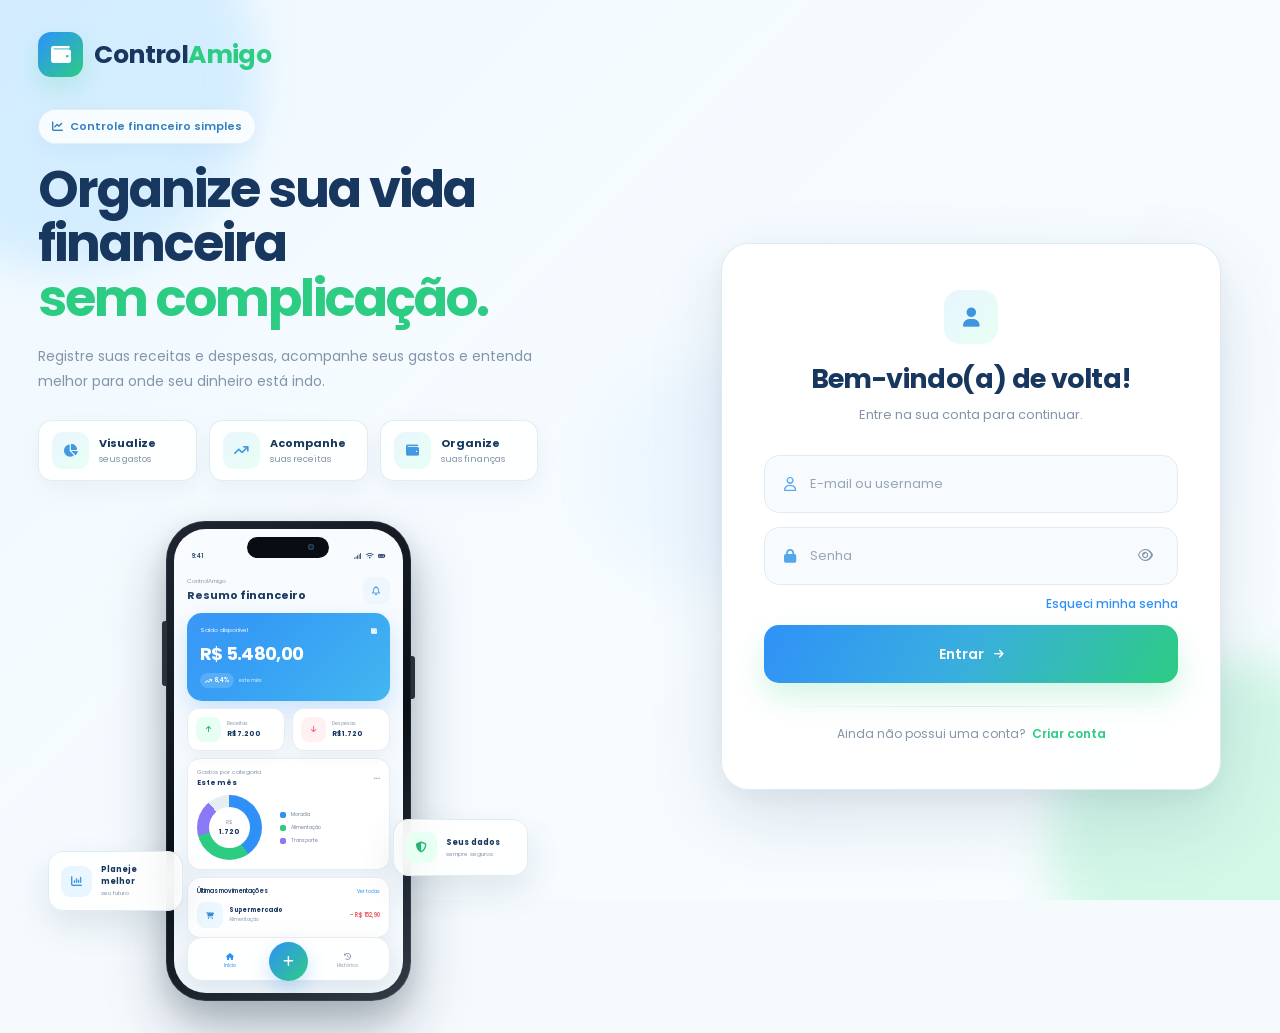
==== frontend/index.html @ e147a7c6 "Atualiza backend e adiciona frontend do ControlAmigo" ====
<!DOCTYPE html>
<html lang="pt-BR">

<head>
    <meta charset="UTF-8">
    <meta name="viewport" content="width=device-width, initial-scale=1.0">

    <title>ControlAmigo</title>

    <link rel="stylesheet" href="style.css">

    <link
        href="https://fonts.googleapis.com/css2?family=Poppins:wght@300;400;500;600;700&display=swap"
        rel="stylesheet"
    >

    <link
        rel="stylesheet"
        href="https://cdnjs.cloudflare.com/ajax/libs/font-awesome/6.5.2/css/all.min.css"
    >
</head>

<body>

    <div id="toast-container"></div>

    <div class="background">
        <div class="circle circle1"></div>
        <div class="circle circle2"></div>
        <div class="circle circle3"></div>
    </div>

    <main class="container">

        <section class="left">

            <div class="logo">

                <div class="logo-icon">
                    <i class="fa-solid fa-wallet"></i>
                </div>

                <h1>
                    Control<span>Amigo</span>
                </h1>

            </div>

            <div class="hero-text">

                <span class="tag">
                    <i class="fa-solid fa-chart-line"></i>
                    Controle financeiro simples
                </span>

                <h2>
                    Organize sua vida financeira
                    <span>sem complicação.</span>
                </h2>

                <p>
                    Registre suas receitas e despesas, acompanhe seus gastos
                    e entenda melhor para onde seu dinheiro está indo.
                </p>

            </div>

            <div class="beneficios">

                <div class="beneficio">

                    <div class="beneficio-icon">
                        <i class="fa-solid fa-chart-pie"></i>
                    </div>

                    <div>
                        <strong>Visualize</strong>
                        <span>seus gastos</span>
                    </div>

                </div>

                <div class="beneficio">

                    <div class="beneficio-icon">
                        <i class="fa-solid fa-arrow-trend-up"></i>
                    </div>

                    <div>
                        <strong>Acompanhe</strong>
                        <span>suas receitas</span>
                    </div>

                </div>

                <div class="beneficio">

                    <div class="beneficio-icon">
                        <i class="fa-solid fa-wallet"></i>
                    </div>

                    <div>
                        <strong>Organize</strong>
                        <span>suas finanças</span>
                    </div>

                </div>

            </div>

            <div class="illustration">

                <div class="floating-card floating-card-left">

                    <div class="floating-icon">
                        <i class="fa-solid fa-chart-column"></i>
                    </div>

                    <div>
                        <strong>Planeje melhor</strong>
                        <span>seu futuro</span>
                    </div>

                </div>

                <div class="phone">

                    <div class="phone-frame">

                        <div class="phone-screen">

                            <div class="phone-status">

                                <span>9:41</span>

                                <div class="status-icons">
                                    <i class="fa-solid fa-signal"></i>
                                    <i class="fa-solid fa-wifi"></i>
                                    <i class="fa-solid fa-battery-full"></i>
                                </div>

                            </div>

                            <div class="phone-camera"></div>

                            <div class="app-header">

                                <div>
                                    <small>ControlAmigo</small>
                                    <h3>Resumo financeiro</h3>
                                </div>

                                <button class="notification-button">
                                    <i class="fa-regular fa-bell"></i>
                                </button>

                            </div>

                            <div class="app-balance">

                                <div class="balance-title">
                                    <span>Saldo disponível</span>
                                    <i class="fa-solid fa-wallet"></i>
                                </div>

                                <h2>
                                    R$ 5.480,00
                                </h2>

                                <div class="balance-bottom">

                                    <span class="positive">
                                        <i class="fa-solid fa-arrow-trend-up"></i>
                                        8,4%
                                    </span>

                                    <small>
                                        este mês
                                    </small>

                                </div>

                            </div>

                            <div class="app-summary">

                                <div class="app-summary-card receita-app">

                                    <div class="summary-icon">
                                        <i class="fa-solid fa-arrow-up"></i>
                                    </div>

                                    <div>
                                        <small>Receitas</small>
                                        <strong>R$ 7.200</strong>
                                    </div>

                                </div>

                                <div class="app-summary-card despesa-app">

                                    <div class="summary-icon">
                                        <i class="fa-solid fa-arrow-down"></i>
                                    </div>

                                    <div>
                                        <small>Despesas</small>
                                        <strong>R$ 1.720</strong>
                                    </div>

                                </div>

                            </div>

                            <div class="app-chart-card">

                                <div class="chart-header">

                                    <div>
                                        <small>Gastos por categoria</small>
                                        <strong>Este mês</strong>
                                    </div>

                                    <i class="fa-solid fa-ellipsis"></i>

                                </div>

                                <div class="chart-content">

                                    <div class="donut-chart">

                                        <div class="donut-center">
                                            <span>R$</span>
                                            <strong>1.720</strong>
                                        </div>

                                    </div>

                                    <div class="chart-legend">

                                        <div>
                                            <span class="legend-dot moradia"></span>
                                            Moradia
                                        </div>

                                        <div>
                                            <span class="legend-dot alimentacao"></span>
                                            Alimentação
                                        </div>

                                        <div>
                                            <span class="legend-dot transporte"></span>
                                            Transporte
                                        </div>

                                    </div>

                                </div>

                            </div>

                            <div class="transactions-card">

                                <div class="transactions-title">

                                    <div>
                                        <small>
                                            Últimas movimentações
                                        </small>
                                    </div>

                                    <span>
                                        Ver todas
                                    </span>

                                </div>

                                <div class="transaction-row">

                                    <div class="transaction-left">

                                        <div class="transaction-icon">
                                            <i class="fa-solid fa-cart-shopping"></i>
                                        </div>

                                        <div>
                                            <strong>Supermercado</strong>
                                            <small>Alimentação</small>
                                        </div>

                                    </div>

                                    <div class="transaction-value">
                                        - R$ 152,90
                                    </div>

                                </div>

                            </div>

                            <div class="app-navigation">

                                <button class="nav-item active">

                                    <i class="fa-solid fa-house"></i>

                                    <span>
                                        Início
                                    </span>

                                </button>

                                <button class="nav-add">
                                    <i class="fa-solid fa-plus"></i>
                                </button>

                                <button class="nav-item">

                                    <i class="fa-solid fa-clock-rotate-left"></i>

                                    <span>
                                        Histórico
                                    </span>

                                </button>

                            </div>

                        </div>

                    </div>

                </div>

                <div class="floating-card floating-card-right">

                    <div class="floating-icon secure">
                        <i class="fa-solid fa-shield-halved"></i>
                    </div>

                    <div>
                        <strong>Seus dados</strong>
                        <span>sempre seguros</span>
                    </div>

                </div>

            </div>

        </section>

        <section class="right">

            <div class="form-box">

                <div id="login">

                    <div class="form-header">

                        <div class="form-icon">
                            <i class="fa-solid fa-user"></i>
                        </div>

                        <h2>
                            Bem-vindo(a) de volta!
                        </h2>

                        <p>
                            Entre na sua conta para continuar.
                        </p>

                    </div>

                    <div class="input-box">

                        <i class="fa-regular fa-user"></i>

                        <input
                            type="text"
                            id="loginUsuario"
                            placeholder="E-mail ou username"
                            autocomplete="username"
                        >

                    </div>

                    <div class="input-box">

                        <i class="fa-solid fa-lock"></i>

                        <input
                            type="password"
                            id="loginSenha"
                            placeholder="Senha"
                            autocomplete="current-password"
                        >

                        <button
                            type="button"
                            class="mostrar-senha"
                            data-input="loginSenha"
                        >
                            <i class="fa-regular fa-eye"></i>
                        </button>

                    </div>

                    <div class="forgot-password">

                        <button
                            type="button"
                            id="btnEsqueciSenha"
                            onclick="mostrarRecuperacaoSenha()"
                        >
                            Esqueci minha senha
                        </button>

                    </div>

                    <button
                        class="btn"
                        id="btnLogin"
                    >

                        <span>
                            Entrar
                        </span>

                        <i class="fa-solid fa-arrow-right"></i>

                    </button>

                    <div class="separator">
                        <span></span>
                    </div>

                    <p class="switch">

                        Ainda não possui uma conta?

                        <span onclick="mostrarCadastro()">
                            Criar conta
                        </span>

                    </p>

                </div>

                <div id="recuperacaoSenha">

                    <div class="form-header">

                        <div class="form-icon">
                            <i class="fa-solid fa-key"></i>
                        </div>

                        <h2>
                            Recuperar senha
                        </h2>

                        <p>
                            Informe seu e-mail para receber um código de verificação.
                        </p>

                    </div>

                    <div id="etapaEmailRecuperacao">

                        <div class="input-box">

                            <i class="fa-regular fa-envelope"></i>

                            <input
                                type="email"
                                id="emailRecuperacao"
                                placeholder="E-mail cadastrado"
                                autocomplete="email"
                            >

                        </div>

                        <button
                            type="button"
                            class="btn"
                            id="btnEnviarCodigo"
                        >

                            <span>
                                Enviar código
                            </span>

                            <i class="fa-solid fa-paper-plane"></i>

                        </button>

                    </div>

                    <div id="etapaNovaSenha">

                        <div class="input-box">

                            <i class="fa-solid fa-shield-halved"></i>

                            <input
                                type="text"
                                id="codigoRecuperacao"
                                placeholder="Código de 6 dígitos"
                                maxlength="6"
                                inputmode="numeric"
                            >

                        </div>

                        <div class="input-box">

                            <i class="fa-solid fa-lock"></i>

                            <input
                                type="password"
                                id="novaSenhaRecuperacao"
                                placeholder="Nova senha"
                                autocomplete="new-password"
                            >

                            <button
                                type="button"
                                class="mostrar-senha"
                                data-input="novaSenhaRecuperacao"
                            >
                                <i class="fa-regular fa-eye"></i>
                            </button>

                        </div>

                        <div class="input-box">

                            <i class="fa-solid fa-lock"></i>

                            <input
                                type="password"
                                id="confirmarNovaSenhaRecuperacao"
                                placeholder="Confirmar nova senha"
                                autocomplete="new-password"
                            >

                            <button
                                type="button"
                                class="mostrar-senha"
                                data-input="confirmarNovaSenhaRecuperacao"
                            >
                                <i class="fa-regular fa-eye"></i>
                            </button>

                        </div>

                        <button
                            type="button"
                            class="btn"
                            id="btnRedefinirSenha"
                        >

                            <span>
                                Redefinir senha
                            </span>

                            <i class="fa-solid fa-check"></i>

                        </button>

                    </div>

                    <p class="switch">

                        Lembrou sua senha?

                        <span onclick="mostrarLogin()">
                            Voltar para o login
                        </span>

                    </p>

                </div>

                <div id="cadastro">

                    <div class="form-header">

                        <div class="form-icon">
                            <i class="fa-solid fa-user-plus"></i>
                        </div>

                        <h2>
                            Crie sua conta
                        </h2>

                        <p>
                            Comece a organizar suas finanças.
                        </p>

                    </div>

                    <div class="input-box">

                        <i class="fa-regular fa-user"></i>

                        <input
                            type="text"
                            id="nome"
                            placeholder="Nome completo"
                            autocomplete="name"
                        >

                    </div>

                    <div class="input-box">

                        <i class="fa-solid fa-at"></i>

                        <input
                            type="text"
                            id="username"
                            placeholder="Username"
                            autocomplete="username"
                        >

                    </div>

                    <div class="input-box">

                        <i class="fa-regular fa-envelope"></i>

                        <input
                            type="email"
                            id="email"
                            placeholder="E-mail"
                            autocomplete="email"
                        >

                    </div>

                    <div class="input-box">

                        <i class="fa-solid fa-lock"></i>

                        <input
                            type="password"
                            id="senha"
                            placeholder="Senha"
                            autocomplete="new-password"
                        >

                        <button
                            type="button"
                            class="mostrar-senha"
                            data-input="senha"
                        >
                            <i class="fa-regular fa-eye"></i>
                        </button>

                    </div>

                    <div class="input-box">

                        <i class="fa-solid fa-lock"></i>

                        <input
                            type="password"
                            id="confirmarSenha"
                            placeholder="Confirmar senha"
                            autocomplete="new-password"
                        >

                        <button
                            type="button"
                            class="mostrar-senha"
                            data-input="confirmarSenha"
                        >
                            <i class="fa-regular fa-eye"></i>
                        </button>

                    </div>

                    <button
                        class="btn"
                        id="btnCadastro"
                    >

                        <span>
                            Criar conta
                        </span>

                        <i class="fa-solid fa-arrow-right"></i>

                    </button>

                    <p class="switch">

                        Já possui uma conta?

                        <span onclick="mostrarLogin()">
                            Entrar
                        </span>

                    </p>

                </div>

            </div>

        </section>

    </main>

    <script src="script.js"></script>

</body>

</html>
---- frontend/style.css ----
* {
    margin: 0;
    padding: 0;
    box-sizing: border-box;
    font-family: "Poppins", sans-serif;
}

:root {
    --azul-escuro: #17375e;
    --azul: #2f91f7;
    --verde: #2dcc83;
    --vermelho: #ef6469;
    --texto-suave: #8495aa;
    --borda: #e2ebf2;
    --branco: #fff;
}

html {
    scroll-behavior: smooth;
}

body {
    min-height: 100vh;
    overflow-x: hidden;
    background: #f5fafd;
    color: var(--azul-escuro);
}

.background {
    position: fixed;
    inset: 0;
    z-index: -1;
    overflow: hidden;
    background: linear-gradient(135deg, #f1f9fff5, #f9fdfff9);
}

.circle {
    position: absolute;
    border-radius: 50%;
    filter: blur(24px);
    opacity: .42;
}

.circle1 {
    width: 390px;
    height: 390px;
    top: -120px;
    left: -130px;
    background: #a9dcff;
}

.circle2 {
    width: 360px;
    height: 360px;
    right: -130px;
    bottom: -120px;
    background: #9df0c8;
}

.circle3 {
    width: 230px;
    height: 230px;
    top: 40%;
    left: 47%;
    background: #badcff;
    opacity: .15;
}

.container {
    width: min(1320px, 94%);
    min-height: 100vh;
    margin: auto;
    padding: 32px 0;

    display: grid;
    grid-template-columns: minmax(500px, 1.05fr) minmax(400px, .95fr);
    align-items: center;
    gap: clamp(45px, 5vw, 80px);
}

.left {
    min-width: 0;
}

.logo,
.beneficio,
.app-summary-card,
.transaction-left,
.floating-card,
.input-box,
.btn,
.toast {
    display: flex;
    align-items: center;
}

.logo {
    gap: 11px;
    margin-bottom: 32px;
}

.logo-icon {
    width: 45px;
    height: 45px;
    display: grid;
    place-items: center;
    border-radius: 13px;
    background: linear-gradient(135deg, #2d91ff, var(--verde));
    color: #fff;
    font-size: 20px;
    box-shadow: 0 10px 25px #2dcc8333;
}

.logo h1 {
    font-size: 25px;
    font-weight: 700;
    letter-spacing: -.6px;
}

.logo h1 span {
    color: var(--verde);
}

.hero-text {
    max-width: 600px;
}

.tag {
    display: inline-flex;
    align-items: center;
    gap: 7px;

    width: fit-content;
    padding: 8px 13px;

    border: 1px solid #469ee623;
    border-radius: 30px;

    background: #ffffffd1;
    color: #347fc2;

    font-size: 11px;
    font-weight: 600;

    box-shadow: 0 6px 20px #1e4d730a;
}

.hero-text h2 {
    max-width: 620px;
    margin-top: 18px;

    font-size: clamp(38px, 4vw, 55px);
    line-height: 1.06;
    letter-spacing: -2px;
}

.hero-text h2 span {
    display: block;
    color: var(--verde);
}

.hero-text p {
    max-width: 540px;
    margin-top: 19px;

    font-size: 14px;
    line-height: 1.8;
    color: var(--texto-suave);
}

.beneficios {
    max-width: 500px;
    margin-top: 26px;

    display: grid;
    grid-template-columns: repeat(3, 1fr);
    gap: 12px;
}

.beneficio {
    min-width: 0;
    gap: 10px;
    padding: 11px 13px;

    border: 1px solid #e1ebf3f2;
    border-radius: 14px;

    background: #ffffffe0;
    box-shadow: 0 8px 24px #1d44640d;

    transition: .25s;
}

.beneficio:hover {
    transform: translateY(-4px);
    box-shadow: 0 13px 30px #1d44641a;
}

.beneficio-icon {
    width: 37px;
    height: 37px;
    flex-shrink: 0;

    display: grid;
    place-items: center;

    border-radius: 11px;
    background: linear-gradient(135deg, #eaf6ff, #e8fff3);

    color: #4199e2;
    font-size: 13px;
}

.beneficio > div:last-child,
.floating-card > div:last-child {
    display: flex;
    flex-direction: column;
}

.beneficio strong {
    font-size: 11px;
}

.beneficio span {
    margin-top: 1px;
    font-size: 9px;
    color: var(--texto-suave);
}

.illustration {
    position: relative;

    width: 500px;
    max-width: 100%;
    min-height: 500px;

    margin-top: 20px;

    display: flex;
    align-items: flex-end;
    justify-content: center;
}

.phone {
    position: relative;
    width: 245px;
    height: 480px;
    z-index: 3;

    transform: translateY(0);
    transition: .4s;
}

.phone:hover {
    transform: translateY(-5px);
}

.phone-frame {
    position: relative;
    width: 100%;
    height: 100%;
    padding: 8px;

    border-radius: 39px;

    background: linear-gradient(145deg, #202632, #0b1017 55%, #343b47);

    box-shadow:
        0 30px 60px #10233645,
        0 12px 28px #10233626,
        inset 0 0 0 1px #ffffff14;
}

.phone-frame::before,
.phone-frame::after {
    content: "";
    position: absolute;
    width: 4px;
    background: #2b313a;
}

.phone-frame::before {
    height: 65px;
    left: -4px;
    top: 100px;
    border-radius: 3px 0 0 3px;
}

.phone-frame::after {
    height: 43px;
    right: -4px;
    top: 135px;
    border-radius: 0 3px 3px 0;
}

.phone-screen {
    position: relative;
    width: 100%;
    height: 100%;

    padding: 15px 13px 17px;
    overflow: hidden;

    border-radius: 32px;
    background: linear-gradient(180deg, #f9fcff, #f2f8fc);
}

.phone-screen::after {
    content: "";
    position: absolute;
    inset: 0;

    background: linear-gradient(
        120deg,
        #ffffff1a,
        transparent 28%,
        transparent 70%,
        #ffffff08
    );

    pointer-events: none;
}

.phone-camera {
    position: absolute;
    top: 8px;
    left: 50%;

    width: 82px;
    height: 21px;

    transform: translateX(-50%);

    border-radius: 30px;
    background: #090d13;

    z-index: 10;
}

.phone-camera::before {
    content: "";
    position: absolute;

    width: 6px;
    height: 6px;

    right: 15px;
    top: 7px;

    border-radius: 50%;
    background: #18202a;
    box-shadow: inset 0 0 2px #4fa5ffcc;
}

.phone-status,
.app-header,
.balance-title,
.chart-header,
.transactions-title,
.transaction-row {
    display: flex;
    align-items: center;
    justify-content: space-between;
}

.phone-status {
    height: 24px;
    padding: 0 5px;
    font-size: 6px;
    font-weight: 600;
}

.status-icons {
    display: flex;
    align-items: center;
    gap: 4px;
    font-size: 6px;
}

.app-header {
    margin: 9px 0;
}

.app-header small,
.app-summary-card small,
.chart-header small,
.transactions-title small,
.transaction-left small {
    display: block;
    color: #8798aa;
}

.app-header small {
    font-size: 6px;
}

.app-header h3 {
    margin-top: 1px;
    font-size: 11px;
}

.notification-button {
    width: 27px;
    height: 27px;

    display: grid;
    place-items: center;

    border: 0;
    border-radius: 9px;

    background: #eef7fd;
    color: #408fd4;

    font-size: 9px;
}

.app-balance {
    padding: 13px;
    border-radius: 15px;

    background: linear-gradient(135deg, var(--azul), #43b6f0);
    color: #fff;

    box-shadow: 0 10px 25px #2f91f738;
}

.balance-title {
    font-size: 6px;
    opacity: .9;
}

.app-balance h2 {
    margin-top: 5px;
    font-size: 18px;
    letter-spacing: -.7px;
}

.balance-bottom {
    display: flex;
    align-items: center;
    gap: 5px;

    margin-top: 6px;
    font-size: 6px;
}

.positive {
    display: inline-flex;
    align-items: center;
    gap: 3px;

    padding: 3px 5px;

    border-radius: 12px;
    background: #ffffff29;

    font-weight: 600;
}

.balance-bottom small {
    font-size: 5px;
    opacity: .85;
}

.app-summary {
    display: grid;
    grid-template-columns: 1fr 1fr;
    gap: 7px;

    margin-top: 7px;
}

.app-summary-card {
    gap: 6px;
    padding: 8px;

    border: 1px solid #e6eef4;
    border-radius: 12px;

    background: #fff;
    box-shadow: 0 6px 16px #1a405e0d;
}

.summary-icon {
    width: 25px;
    height: 25px;
    flex-shrink: 0;

    display: grid;
    place-items: center;

    border-radius: 8px;
    font-size: 7px;
}

.receita-app .summary-icon {
    background: #e6fff2;
    color: #22ad70;
}

.despesa-app .summary-icon {
    background: #fff0f1;
    color: #eb6168;
}

.app-summary-card small {
    font-size: 5px;
}

.app-summary-card strong {
    display: block;
    margin-top: 1px;
    font-size: 7px;
}

.app-chart-card,
.transactions-card {
    margin-top: 7px;
    padding: 9px;

    border: 1px solid #e6eef4;
    border-radius: 13px;

    background: #fff;
    box-shadow: 0 6px 16px #1a405e0d;
}

.chart-header small {
    font-size: 6px;
}

.chart-header strong {
    display: block;
    margin-top: 1px;
    font-size: 7px;
}

.chart-header > i {
    font-size: 7px;
    color: #9aabba;
}

.chart-content {
    display: grid;
    grid-template-columns: 74px 1fr;
    align-items: center;
    gap: 9px;

    margin-top: 7px;
}

.donut-chart {
    position: relative;

    width: 65px;
    height: 65px;

    border-radius: 50%;

    background: conic-gradient(
        var(--azul) 0deg 145deg,
        var(--verde) 145deg 255deg,
        #8a79f7 255deg 320deg,
        #e8edf2 320deg
    );
}

.donut-chart::before {
    content: "";
    position: absolute;
    inset: 12px;

    border-radius: 50%;
    background: #fff;
}

.donut-center {
    position: absolute;
    inset: 0;
    z-index: 2;

    display: grid;
    place-content: center;
    text-align: center;
}

.donut-center span {
    font-size: 5px;
    color: #8b9bad;
}

.donut-center strong {
    font-size: 7px;
}

.chart-legend {
    display: flex;
    flex-direction: column;
    gap: 5px;

    font-size: 5px;
    color: #728397;
}

.chart-legend div {
    display: flex;
    align-items: center;
    gap: 5px;
}

.legend-dot {
    width: 6px;
    height: 6px;
    border-radius: 2px;
}

.moradia {
    background: var(--azul);
}

.alimentacao {
    background: var(--verde);
}

.transporte {
    background: #8a79f7;
}

.transactions-title {
    margin-bottom: 6px;
}

.transactions-title small {
    font-size: 6px;
    font-weight: 600;
    color: var(--azul-escuro);
}

.transactions-title span {
    font-size: 5px;
    color: var(--azul);
}

.transaction-left {
    gap: 6px;
}

.transaction-icon {
    width: 26px;
    height: 26px;

    display: grid;
    place-items: center;

    border-radius: 8px;
    background: #edf7ff;

    color: #348ed6;
    font-size: 7px;
}

.transaction-left strong {
    display: block;
    font-size: 6px;
}

.transaction-left small {
    margin-top: 1px;
    font-size: 5px;
}

.transaction-value {
    font-size: 6px;
    font-weight: 600;
    color: #eb6168;
}

.app-navigation {
    position: absolute;
    left: 13px;
    right: 13px;
    bottom: 12px;

    height: 44px;
    padding: 4px 9px;

    display: grid;
    grid-template-columns: 1fr 52px 1fr;
    align-items: center;

    border: 1px solid #e4edf3;
    border-radius: 15px;

    background: #fffffff5;
    box-shadow: 0 8px 22px #1537541a;
}

.nav-item {
    border: 0;
    background: transparent;

    display: flex;
    flex-direction: column;
    align-items: center;

    gap: 2px;

    color: #8b9bad;
    font-size: 7px;
}

.nav-item span {
    font-size: 5px;
}

.nav-item.active {
    color: var(--azul);
}

.nav-add {
    width: 39px;
    height: 39px;
    justify-self: center;

    border: 0;
    border-radius: 50%;

    background: linear-gradient(135deg, var(--azul), var(--verde));
    color: #fff;

    font-size: 12px;

    box-shadow: 0 8px 18px #2f91f740;
}

.floating-card {
    position: absolute;
    width: 135px;

    gap: 9px;
    padding: 12px;

    border: 1px solid #e1ebf2;
    border-radius: 15px;

    background: #ffffffe6;
    box-shadow: 0 15px 35px #183e5b1c;

    backdrop-filter: blur(12px);

    z-index: 4;

    animation: flutuar 3.8s ease-in-out infinite;
}

.floating-card-left {
    left: 2%;
    bottom: 90px;
}

.floating-card-right {
    right: 2%;
    bottom: 125px;
    animation-delay: .8s;
}

.floating-icon {
    width: 31px;
    height: 31px;
    flex-shrink: 0;

    display: grid;
    place-items: center;

    border-radius: 9px;

    background: #eaf6ff;
    color: #3f98e0;

    font-size: 11px;
}

.floating-icon.secure {
    background: #e8fff3;
    color: #26b373;
}

.floating-card strong {
    font-size: 8px;
}

.floating-card span {
    margin-top: 1px;
    font-size: 6px;
    color: #8798aa;
}

@keyframes flutuar {
    50% {
        transform: translateY(-8px);
    }
}

.right {
    width: 100%;
    display: grid;
    place-items: center;
}

.form-box {
    width: min(500px, 100%);
    padding: 46px 42px;

    border: 1px solid #dee8f0f2;
    border-radius: 28px;

    background: #fffffff5;

    box-shadow:
        0 28px 75px #19406121,
        0 8px 25px #1940610d;

    backdrop-filter: blur(16px);
}

#login,
#cadastro {
    transition: opacity .25s, transform .25s;
}

#cadastro {
    display: none;
}

.form-header {
    text-align: center;
    margin-bottom: 30px;
}

.form-icon {
    width: 54px;
    height: 54px;

    display: grid;
    place-items: center;

    margin: 0 auto 15px;

    border-radius: 16px;

    background: linear-gradient(135deg, #e8f5ff, #e7fff3);
    color: #3d96df;

    font-size: 19px;
}

.form-header h2 {
    font-size: 27px;
    letter-spacing: -.6px;
}

.form-header p {
    margin-top: 6px;
    font-size: 13px;
    color: var(--texto-suave);
}

.input-box {
    width: 100%;
    height: 58px;

    gap: 12px;
    margin-bottom: 14px;
    padding: 0 16px;

    border: 1px solid var(--borda);
    border-radius: 15px;

    background: #f8fbfd;

    transition: .2s;
}

.input-box:focus-within {
    background: #fff;
    border-color: #67b8f8;
    box-shadow: 0 0 0 4px #4da9ff14;
}

.input-box > i {
    width: 17px;
    flex-shrink: 0;

    text-align: center;

    color: #55a7ed;
    font-size: 14px;
}

.input-box input {
    flex: 1;
    min-width: 0;

    border: 0;
    outline: 0;
    background: transparent;

    color: var(--azul-escuro);
    font-size: 13px;
}

.input-box input::placeholder {
    color: #96a5b7;
}

.mostrar-senha {
    width: 32px;
    height: 32px;
    flex-shrink: 0;

    display: grid;
    place-items: center;

    border: 0;
    border-radius: 8px;

    background: transparent;
    color: #8497aa;

    cursor: pointer;
    transition: .2s;
}

.mostrar-senha:hover {
    background: #eaf5fc;
    color: #3d96df;
}

.btn {
    width: 100%;
    height: 58px;

    justify-content: center;
    gap: 10px;

    margin-top: 9px;

    border: 0;
    border-radius: 15px;

    background: linear-gradient(
        120deg,
        var(--azul),
        #39aee0 48%,
        var(--verde)
    );

    color: #fff;

    font-size: 14px;
    font-weight: 600;

    cursor: pointer;

    box-shadow: 0 14px 30px #2dcc8333;

    transition: .2s;
}

.btn:disabled {
    opacity: 0.75;
    cursor: not-allowed;
    transform: none;
    filter: none;
}

.btn i {
    font-size: 11px;
    transition: .2s;
}

.btn:hover {
    transform: translateY(-2px);
    filter: saturate(1.08);
    box-shadow: 0 17px 35px #2fa0c23b;
}

.btn:hover i {
    transform: translateX(4px);
}

.btn:active {
    transform: scale(.98);
}

.separator {
    margin: 23px 0 18px;
}

.separator span {
    display: block;
    width: 100%;
    height: 1px;

    background: linear-gradient(
        90deg,
        transparent,
        #dfe8ef,
        transparent
    );
}

.switch {
    text-align: center;
    font-size: 12px;
    color: var(--texto-suave);
}

.switch span {
    margin-left: 3px;
    color: var(--verde);
    font-weight: 600;
    cursor: pointer;
}

.switch span:hover {
    color: #1ea969;
}

#toast-container {
    position: fixed;
    top: 25px;
    right: 25px;

    z-index: 9999;

    display: flex;
    flex-direction: column;
    gap: 12px;

    pointer-events: none;
}

.toast {
    position: relative;

    width: 340px;
    max-width: calc(100vw - 40px);

    gap: 13px;
    padding: 16px 18px;

    border: 1px solid #e4edf3;
    border-radius: 16px;

    background: #fffffff7;

    box-shadow:
        0 18px 45px #183e5b26,
        0 5px 15px #183e5b0f;

    backdrop-filter: blur(15px);

    overflow: hidden;
    pointer-events: auto;

    animation: toastEntrada .4s ease forwards;
}

.toast.saindo {
    animation: toastSaida .35s ease forwards;
}

.toast-icon {
    width: 40px;
    height: 40px;
    flex-shrink: 0;

    display: grid;
    place-items: center;

    border-radius: 12px;
    font-size: 15px;
}

.toast-content {
    flex: 1;
}

.toast-content strong,
.toast-content span {
    display: block;
}

.toast-content strong {
    margin-bottom: 2px;
    font-size: 12px;
}

.toast-content span {
    font-size: 10px;
    line-height: 1.5;
    color: var(--texto-suave);
}

.toast-fechar {
    width: 27px;
    height: 27px;

    display: grid;
    place-items: center;

    border: 0;
    border-radius: 8px;

    background: transparent;
    color: #9aa9b8;

    cursor: pointer;
}

.toast-fechar:hover {
    background: #f1f5f8;
    color: #53687d;
}

.toast::after {
    content: "";

    position: absolute;
    left: 0;
    bottom: 0;

    width: 100%;
    height: 3px;

    transform-origin: left;

    animation: toastTempo 4s linear forwards;
}

.toast.sucesso .toast-icon {
    background: #e8fff3;
    color: #25b273;
}

.toast.sucesso::after {
    background: var(--verde);
}

.toast.erro .toast-icon {
    background: #fff0f1;
    color: #e85e65;
}

.toast.erro::after {
    background: var(--vermelho);
}

.toast.info .toast-icon {
    background: #eaf6ff;
    color: #3d96df;
}

.toast.info::after {
    background: var(--azul);
}

@keyframes toastEntrada {
    from {
        opacity: 0;
        transform: translateX(40px);
    }
}

@keyframes toastSaida {
    to {
        opacity: 0;
        transform: translateX(40px);
    }
}

@keyframes toastTempo {
    to {
        transform: scaleX(0);
    }
}

@media (max-width: 1100px) {
    .container {
        grid-template-columns: minmax(430px, 1fr) minmax(370px, .9fr);
        gap: 35px;
    }

    .hero-text h2 {
        font-size: 44px;
    }

    .beneficios {
        max-width: 460px;
    }

    .phone {
        width: 230px;
        height: 450px;
    }

    .illustration {
        min-height: 470px;
    }

    .form-box {
        width: min(460px, 100%);
        padding: 40px 35px;
    }
}

@media (max-width: 900px) {
    .container {
        width: min(680px, 92%);
        grid-template-columns: 1fr;
        gap: 45px;
        padding: 30px 0 60px;
    }

    .left {
        text-align: center;
    }

    .logo {
        justify-content: center;
    }

    .tag,
    .hero-text,
    .hero-text p,
    .beneficios,
    .illustration {
        margin-left: auto;
        margin-right: auto;
    }

    .beneficios {
        max-width: 520px;
    }

    .form-box {
        width: min(500px, 100%);
    }
}

@media (max-width: 600px) {
    .container {
        width: 92%;
    }

    .logo {
        margin-bottom: 26px;
    }

    .logo-icon {
        width: 41px;
        height: 41px;
        font-size: 18px;
    }

    .logo h1 {
        font-size: 22px;
    }

    .hero-text h2 {
        font-size: 34px;
        letter-spacing: -1.4px;
    }

    .hero-text p {
        font-size: 12px;
        line-height: 1.7;
    }

    .beneficios {
        width: 100%;
        grid-template-columns: repeat(3, 1fr);
        gap: 8px;
    }

    .beneficio {
        padding: 9px 8px;
        gap: 6px;
    }

    .beneficio-icon {
        width: 32px;
        height: 32px;
    }

    .beneficio strong {
        font-size: 9px;
    }

    .beneficio span {
        font-size: 7px;
    }

    .illustration {
        min-height: 455px;
    }

    .phone {
        width: 225px;
        height: 440px;
    }

    .floating-card {
        width: 115px;
        padding: 9px;
    }

    .floating-card-left {
        left: 0;
        bottom: 75px;
    }

    .floating-card-right {
        right: 0;
        bottom: 115px;
    }

    .form-box {
        width: 100%;
        padding: 34px 24px;
        border-radius: 24px;
    }

    .form-header h2 {
        font-size: 24px;
    }

    .input-box,
    .btn {
        height: 55px;
    }

    #toast-container {
        top: 15px;
        left: 15px;
        right: 15px;
    }

    .toast {
        width: 100%;
        max-width: 100%;
    }
}

@media (max-width: 430px) {
    .hero-text h2 {
        font-size: 30px;
    }

    .beneficios {
        grid-template-columns: 1fr;
    }

    .beneficio {
        width: 100%;
        max-width: 230px;
        margin: auto;
        padding: 10px 12px;
    }

    .illustration {
        min-height: 430px;
    }

    .phone {
        width: 215px;
        height: 420px;
    }

    .floating-card {
        display: none;
    }

    .form-box {
        padding: 30px 19px;
    }

    .form-header h2 {
        font-size: 22px;
    }

    .form-header p {
        font-size: 11px;
    }

    .switch {
        font-size: 10px;
    }
}


/* =========================
   RECUPERAÇÃO DE SENHA
   ========================= */

#recuperacaoSenha {
    display: none;
    transition: opacity .25s, transform .25s;
}

#etapaNovaSenha {
    display: none;
}

.forgot-password {
    width: 100%;
    display: flex;
    justify-content: flex-end;
    margin-top: -4px;
    margin-bottom: 12px;
}

.forgot-password button {
    border: 0;
    outline: 0;
    background: transparent;
    color: var(--azul);
    font-family: "Poppins", sans-serif;
    font-size: 12px;
    font-weight: 500;
    cursor: pointer;
    padding: 0;
    transition: .2s;
}

.forgot-password button:hover {
    color: var(--verde);
    text-decoration: underline;
}

#recuperacaoSenha .switch {
    margin-top: 20px;
}

#recuperacaoSenha .form-header {
    margin-bottom: 26px;
}

#codigoRecuperacao {
    letter-spacing: 2px;
}

@media (max-width: 600px) {
    .forgot-password button {
        font-size: 11px;
    }
}
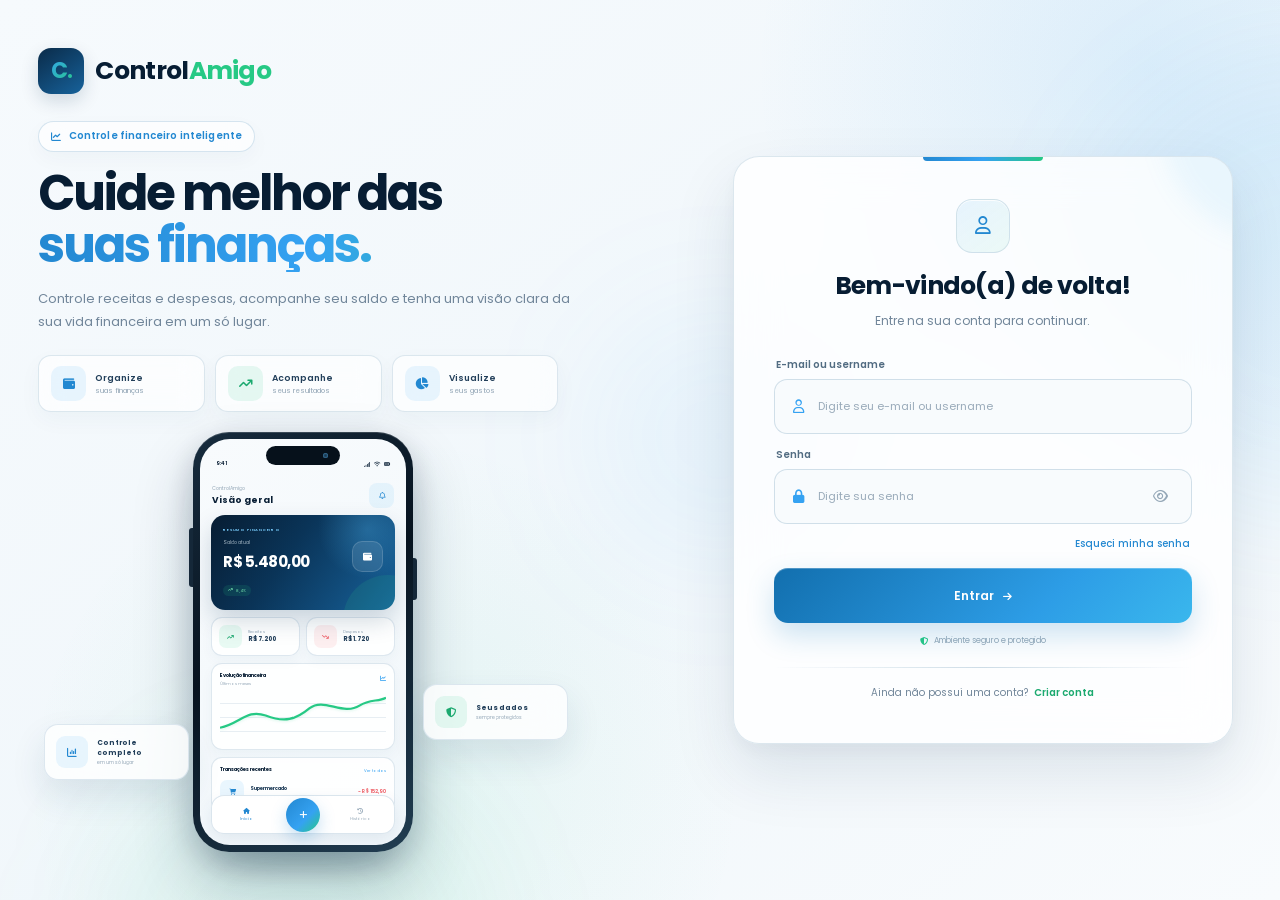
==== commit 653b11cc: "Atualiza tela de login e configuracao de seguranca" ====
--- a/frontend/index.html
+++ b/frontend/index.html
@@ -6,6 +6,7 @@
     <meta name="viewport" content="width=device-width, initial-scale=1.0">
 
     <title>ControlAmigo</title>
+    <link rel="icon" href="data:,">
 
     <link rel="stylesheet" href="style.css">
 
@@ -25,47 +26,69 @@
     <div id="toast-container"></div>
 
     <div class="background">
-        <div class="circle circle1"></div>
-        <div class="circle circle2"></div>
-        <div class="circle circle3"></div>
+        <div class="background-orb orb-1"></div>
+        <div class="background-orb orb-2"></div>
+        <div class="background-orb orb-3"></div>
     </div>
 
     <main class="container">
 
         <section class="left">
 
-            <div class="logo">
-
-                <div class="logo-icon">
-                    <i class="fa-solid fa-wallet"></i>
-                </div>
-
-                <h1>
-                    Control<span>Amigo</span>
-                </h1>
-
+        <div class="logo">
+            <div class="logo-icon">
+                    <span>C.</span>
             </div>
+
+            <h1>Control<span>Amigo</span></h1>
+        </div>
 
             <div class="hero-text">
 
                 <span class="tag">
                     <i class="fa-solid fa-chart-line"></i>
-                    Controle financeiro simples
+                    Controle financeiro inteligente
                 </span>
 
                 <h2>
-                    Organize sua vida financeira
-                    <span>sem complicação.</span>
+                    Cuide melhor das
+                    <span>suas finanças.</span>
                 </h2>
 
                 <p>
-                    Registre suas receitas e despesas, acompanhe seus gastos
-                    e entenda melhor para onde seu dinheiro está indo.
+                    Controle receitas e despesas, acompanhe seu saldo e
+                    tenha uma visão clara da sua vida financeira em um só lugar.
                 </p>
 
             </div>
 
             <div class="beneficios">
+
+                <div class="beneficio">
+
+                    <div class="beneficio-icon">
+                        <i class="fa-solid fa-wallet"></i>
+                    </div>
+
+                    <div>
+                        <strong>Organize</strong>
+                        <span>suas finanças</span>
+                    </div>
+
+                </div>
+
+                <div class="beneficio">
+
+                    <div class="beneficio-icon verde">
+                        <i class="fa-solid fa-arrow-trend-up"></i>
+                    </div>
+
+                    <div>
+                        <strong>Acompanhe</strong>
+                        <span>seus resultados</span>
+                    </div>
+
+                </div>
 
                 <div class="beneficio">
 
@@ -80,32 +103,6 @@
 
                 </div>
 
-                <div class="beneficio">
-
-                    <div class="beneficio-icon">
-                        <i class="fa-solid fa-arrow-trend-up"></i>
-                    </div>
-
-                    <div>
-                        <strong>Acompanhe</strong>
-                        <span>suas receitas</span>
-                    </div>
-
-                </div>
-
-                <div class="beneficio">
-
-                    <div class="beneficio-icon">
-                        <i class="fa-solid fa-wallet"></i>
-                    </div>
-
-                    <div>
-                        <strong>Organize</strong>
-                        <span>suas finanças</span>
-                    </div>
-
-                </div>
-
             </div>
 
             <div class="illustration">
@@ -117,13 +114,15 @@
                     </div>
 
                     <div>
-                        <strong>Planeje melhor</strong>
-                        <span>seu futuro</span>
+                        <strong>Controle completo</strong>
+                        <span>em um só lugar</span>
                     </div>
 
                 </div>
 
                 <div class="phone">
+
+                    <div class="phone-shadow"></div>
 
                     <div class="phone-frame">
 
@@ -147,47 +146,47 @@
 
                                 <div>
                                     <small>ControlAmigo</small>
-                                    <h3>Resumo financeiro</h3>
-                                </div>
-
-                                <button class="notification-button">
+                                    <h3>Visão geral</h3>
+                                </div>
+
+                                <div class="notification-button">
                                     <i class="fa-regular fa-bell"></i>
-                                </button>
-
-                            </div>
-
-                            <div class="app-balance">
-
-                                <div class="balance-title">
-                                    <span>Saldo disponível</span>
-                                    <i class="fa-solid fa-wallet"></i>
-                                </div>
-
-                                <h2>
-                                    R$ 5.480,00
-                                </h2>
-
-                                <div class="balance-bottom">
-
-                                    <span class="positive">
+                                </div>
+
+                            </div>
+
+                            <div class="app-hero">
+
+                                <div class="app-hero-label">
+                                    RESUMO FINANCEIRO
+                                </div>
+
+                                <div class="app-hero-main">
+
+                                    <div>
+                                        <small>Saldo atual</small>
+                                        <h2>R$ 5.480,00</h2>
+                                    </div>
+
+                                    <div class="app-wallet">
+                                        <i class="fa-solid fa-wallet"></i>
+                                    </div>
+
+                                </div>
+
+                                <span class="app-growth">
+                                    <i class="fa-solid fa-arrow-trend-up"></i>
+                                    8,4%
+                                </span>
+
+                            </div>
+
+                            <div class="app-summary">
+
+                                <div class="app-summary-card">
+
+                                    <div class="summary-icon receita-app">
                                         <i class="fa-solid fa-arrow-trend-up"></i>
-                                        8,4%
-                                    </span>
-
-                                    <small>
-                                        este mês
-                                    </small>
-
-                                </div>
-
-                            </div>
-
-                            <div class="app-summary">
-
-                                <div class="app-summary-card receita-app">
-
-                                    <div class="summary-icon">
-                                        <i class="fa-solid fa-arrow-up"></i>
                                     </div>
 
                                     <div>
@@ -197,10 +196,10 @@
 
                                 </div>
 
-                                <div class="app-summary-card despesa-app">
-
-                                    <div class="summary-icon">
-                                        <i class="fa-solid fa-arrow-down"></i>
+                                <div class="app-summary-card">
+
+                                    <div class="summary-icon despesa-app">
+                                        <i class="fa-solid fa-arrow-trend-down"></i>
                                     </div>
 
                                     <div>
@@ -217,43 +216,29 @@
                                 <div class="chart-header">
 
                                     <div>
-                                        <small>Gastos por categoria</small>
-                                        <strong>Este mês</strong>
+                                        <strong>Evolução financeira</strong>
+                                        <small>Últimos meses</small>
                                     </div>
 
-                                    <i class="fa-solid fa-ellipsis"></i>
-
-                                </div>
-
-                                <div class="chart-content">
-
-                                    <div class="donut-chart">
-
-                                        <div class="donut-center">
-                                            <span>R$</span>
-                                            <strong>1.720</strong>
-                                        </div>
-
-                                    </div>
-
-                                    <div class="chart-legend">
-
-                                        <div>
-                                            <span class="legend-dot moradia"></span>
-                                            Moradia
-                                        </div>
-
-                                        <div>
-                                            <span class="legend-dot alimentacao"></span>
-                                            Alimentação
-                                        </div>
-
-                                        <div>
-                                            <span class="legend-dot transporte"></span>
-                                            Transporte
-                                        </div>
-
-                                    </div>
+                                    <i class="fa-solid fa-chart-line"></i>
+
+                                </div>
+
+                                <div class="mini-chart">
+
+                                    <div class="chart-line line-1"></div>
+                                    <div class="chart-line line-2"></div>
+                                    <div class="chart-line line-3"></div>
+
+                                    <svg
+                                        class="chart-svg"
+                                        viewBox="0 0 200 70"
+                                        preserveAspectRatio="none"
+                                    >
+                                        <path
+                                            d="M0,55 C25,48 32,24 55,35 C78,47 91,42 108,23 C125,5 148,36 168,19 C181,8 190,13 200,6"
+                                        ></path>
+                                    </svg>
 
                                 </div>
 
@@ -263,11 +248,7 @@
 
                                 <div class="transactions-title">
 
-                                    <div>
-                                        <small>
-                                            Últimas movimentações
-                                        </small>
-                                    </div>
+                                    <strong>Transações recentes</strong>
 
                                     <span>
                                         Ver todas
@@ -300,29 +281,19 @@
 
                             <div class="app-navigation">
 
-                                <button class="nav-item active">
-
+                                <div class="nav-item active">
                                     <i class="fa-solid fa-house"></i>
-
-                                    <span>
-                                        Início
-                                    </span>
-
-                                </button>
-
-                                <button class="nav-add">
+                                    <span>Início</span>
+                                </div>
+
+                                <div class="nav-add">
                                     <i class="fa-solid fa-plus"></i>
-                                </button>
-
-                                <button class="nav-item">
-
+                                </div>
+
+                                <div class="nav-item">
                                     <i class="fa-solid fa-clock-rotate-left"></i>
-
-                                    <span>
-                                        Histórico
-                                    </span>
-
-                                </button>
+                                    <span>Histórico</span>
+                                </div>
 
                             </div>
 
@@ -334,13 +305,13 @@
 
                 <div class="floating-card floating-card-right">
 
-                    <div class="floating-icon secure">
+                    <div class="floating-icon seguro">
                         <i class="fa-solid fa-shield-halved"></i>
                     </div>
 
                     <div>
                         <strong>Seus dados</strong>
-                        <span>sempre seguros</span>
+                        <span>sempre protegidos</span>
                     </div>
 
                 </div>
@@ -353,12 +324,20 @@
 
             <div class="form-box">
 
+                <div class="mobile-logo">
+                    <div class="logo-icon">
+                        <span>C.</span>
+                    </div>
+
+                     <h1>Control<span>Amigo</span></h1>
+                </div>
+
                 <div id="login">
 
                     <div class="form-header">
 
                         <div class="form-icon">
-                            <i class="fa-solid fa-user"></i>
+                            <i class="fa-regular fa-user"></i>
                         </div>
 
                         <h2>
@@ -371,37 +350,53 @@
 
                     </div>
 
-                    <div class="input-box">
-
-                        <i class="fa-regular fa-user"></i>
-
-                        <input
-                            type="text"
-                            id="loginUsuario"
-                            placeholder="E-mail ou username"
-                            autocomplete="username"
-                        >
-
-                    </div>
-
-                    <div class="input-box">
-
-                        <i class="fa-solid fa-lock"></i>
-
-                        <input
-                            type="password"
-                            id="loginSenha"
-                            placeholder="Senha"
-                            autocomplete="current-password"
-                        >
-
-                        <button
-                            type="button"
-                            class="mostrar-senha"
-                            data-input="loginSenha"
-                        >
-                            <i class="fa-regular fa-eye"></i>
-                        </button>
+                    <div class="campo">
+
+                        <label for="loginUsuario">
+                            E-mail ou username
+                        </label>
+
+                        <div class="input-box">
+
+                            <i class="fa-regular fa-user"></i>
+
+                            <input
+                                type="text"
+                                id="loginUsuario"
+                                placeholder="Digite seu e-mail ou username"
+                                autocomplete="username"
+                            >
+
+                        </div>
+
+                    </div>
+
+                    <div class="campo">
+
+                        <label for="loginSenha">
+                            Senha
+                        </label>
+
+                        <div class="input-box">
+
+                            <i class="fa-solid fa-lock"></i>
+
+                            <input
+                                type="password"
+                                id="loginSenha"
+                                placeholder="Digite sua senha"
+                                autocomplete="current-password"
+                            >
+
+                            <button
+                                type="button"
+                                class="mostrar-senha"
+                                data-input="loginSenha"
+                            >
+                                <i class="fa-regular fa-eye"></i>
+                            </button>
+
+                        </div>
 
                     </div>
 
@@ -418,6 +413,7 @@
                     </div>
 
                     <button
+                        type="button"
                         class="btn"
                         id="btnLogin"
                     >
@@ -430,6 +426,11 @@
 
                     </button>
 
+                    <div class="secure-message">
+                        <i class="fa-solid fa-shield-halved"></i>
+                        Ambiente seguro e protegido
+                    </div>
+
                     <div class="separator">
                         <span></span>
                     </div>
@@ -466,16 +467,24 @@
 
                     <div id="etapaEmailRecuperacao">
 
-                        <div class="input-box">
-
-                            <i class="fa-regular fa-envelope"></i>
-
-                            <input
-                                type="email"
-                                id="emailRecuperacao"
-                                placeholder="E-mail cadastrado"
-                                autocomplete="email"
-                            >
+                        <div class="campo">
+
+                            <label for="emailRecuperacao">
+                                E-mail
+                            </label>
+
+                            <div class="input-box">
+
+                                <i class="fa-regular fa-envelope"></i>
+
+                                <input
+                                    type="email"
+                                    id="emailRecuperacao"
+                                    placeholder="Digite seu e-mail cadastrado"
+                                    autocomplete="email"
+                                >
+
+                            </div>
 
                         </div>
 
@@ -497,59 +506,83 @@
 
                     <div id="etapaNovaSenha">
 
-                        <div class="input-box">
-
-                            <i class="fa-solid fa-shield-halved"></i>
-
-                            <input
-                                type="text"
-                                id="codigoRecuperacao"
-                                placeholder="Código de 6 dígitos"
-                                maxlength="6"
-                                inputmode="numeric"
-                            >
-
-                        </div>
-
-                        <div class="input-box">
-
-                            <i class="fa-solid fa-lock"></i>
-
-                            <input
-                                type="password"
-                                id="novaSenhaRecuperacao"
-                                placeholder="Nova senha"
-                                autocomplete="new-password"
-                            >
-
-                            <button
-                                type="button"
-                                class="mostrar-senha"
-                                data-input="novaSenhaRecuperacao"
-                            >
-                                <i class="fa-regular fa-eye"></i>
-                            </button>
-
-                        </div>
-
-                        <div class="input-box">
-
-                            <i class="fa-solid fa-lock"></i>
-
-                            <input
-                                type="password"
-                                id="confirmarNovaSenhaRecuperacao"
-                                placeholder="Confirmar nova senha"
-                                autocomplete="new-password"
-                            >
-
-                            <button
-                                type="button"
-                                class="mostrar-senha"
-                                data-input="confirmarNovaSenhaRecuperacao"
-                            >
-                                <i class="fa-regular fa-eye"></i>
-                            </button>
+                        <div class="campo">
+
+                            <label for="codigoRecuperacao">
+                                Código de verificação
+                            </label>
+
+                            <div class="input-box">
+
+                                <i class="fa-solid fa-shield-halved"></i>
+
+                                <input
+                                    type="text"
+                                    id="codigoRecuperacao"
+                                    placeholder="Código de 6 dígitos"
+                                    maxlength="6"
+                                    inputmode="numeric"
+                                >
+
+                            </div>
+
+                        </div>
+
+                        <div class="campo">
+
+                            <label for="novaSenhaRecuperacao">
+                                Nova senha
+                            </label>
+
+                            <div class="input-box">
+
+                                <i class="fa-solid fa-lock"></i>
+
+                                <input
+                                    type="password"
+                                    id="novaSenhaRecuperacao"
+                                    placeholder="Digite sua nova senha"
+                                    autocomplete="new-password"
+                                >
+
+                                <button
+                                    type="button"
+                                    class="mostrar-senha"
+                                    data-input="novaSenhaRecuperacao"
+                                >
+                                    <i class="fa-regular fa-eye"></i>
+                                </button>
+
+                            </div>
+
+                        </div>
+
+                        <div class="campo">
+
+                            <label for="confirmarNovaSenhaRecuperacao">
+                                Confirmar nova senha
+                            </label>
+
+                            <div class="input-box">
+
+                                <i class="fa-solid fa-lock"></i>
+
+                                <input
+                                    type="password"
+                                    id="confirmarNovaSenhaRecuperacao"
+                                    placeholder="Digite novamente"
+                                    autocomplete="new-password"
+                                >
+
+                                <button
+                                    type="button"
+                                    class="mostrar-senha"
+                                    data-input="confirmarNovaSenhaRecuperacao"
+                                >
+                                    <i class="fa-regular fa-eye"></i>
+                                </button>
+
+                            </div>
 
                         </div>
 
@@ -594,93 +627,134 @@
                         </h2>
 
                         <p>
-                            Comece a organizar suas finanças.
+                            Comece agora a organizar suas finanças.
                         </p>
 
                     </div>
 
-                    <div class="input-box">
-
-                        <i class="fa-regular fa-user"></i>
-
-                        <input
-                            type="text"
-                            id="nome"
-                            placeholder="Nome completo"
-                            autocomplete="name"
-                        >
-
-                    </div>
-
-                    <div class="input-box">
-
-                        <i class="fa-solid fa-at"></i>
-
-                        <input
-                            type="text"
-                            id="username"
-                            placeholder="Username"
-                            autocomplete="username"
-                        >
-
-                    </div>
-
-                    <div class="input-box">
-
-                        <i class="fa-regular fa-envelope"></i>
-
-                        <input
-                            type="email"
-                            id="email"
-                            placeholder="E-mail"
-                            autocomplete="email"
-                        >
-
-                    </div>
-
-                    <div class="input-box">
-
-                        <i class="fa-solid fa-lock"></i>
-
-                        <input
-                            type="password"
-                            id="senha"
-                            placeholder="Senha"
-                            autocomplete="new-password"
-                        >
-
-                        <button
-                            type="button"
-                            class="mostrar-senha"
-                            data-input="senha"
-                        >
-                            <i class="fa-regular fa-eye"></i>
-                        </button>
-
-                    </div>
-
-                    <div class="input-box">
-
-                        <i class="fa-solid fa-lock"></i>
-
-                        <input
-                            type="password"
-                            id="confirmarSenha"
-                            placeholder="Confirmar senha"
-                            autocomplete="new-password"
-                        >
-
-                        <button
-                            type="button"
-                            class="mostrar-senha"
-                            data-input="confirmarSenha"
-                        >
-                            <i class="fa-regular fa-eye"></i>
-                        </button>
+                    <div class="campo">
+
+                        <label for="nome">
+                            Nome completo
+                        </label>
+
+                        <div class="input-box">
+
+                            <i class="fa-regular fa-user"></i>
+
+                            <input
+                                type="text"
+                                id="nome"
+                                placeholder="Digite seu nome"
+                                autocomplete="name"
+                            >
+
+                        </div>
+
+                    </div>
+
+                    <div class="campo">
+
+                        <label for="username">
+                            Username
+                        </label>
+
+                        <div class="input-box">
+
+                            <i class="fa-solid fa-at"></i>
+
+                            <input
+                                type="text"
+                                id="username"
+                                placeholder="Escolha um username"
+                                autocomplete="username"
+                            >
+
+                        </div>
+
+                    </div>
+
+                    <div class="campo">
+
+                        <label for="email">
+                            E-mail
+                        </label>
+
+                        <div class="input-box">
+
+                            <i class="fa-regular fa-envelope"></i>
+
+                            <input
+                                type="email"
+                                id="email"
+                                placeholder="Digite seu e-mail"
+                                autocomplete="email"
+                            >
+
+                        </div>
+
+                    </div>
+
+                    <div class="campo">
+
+                        <label for="senha">
+                            Senha
+                        </label>
+
+                        <div class="input-box">
+
+                            <i class="fa-solid fa-lock"></i>
+
+                            <input
+                                type="password"
+                                id="senha"
+                                placeholder="Crie uma senha"
+                                autocomplete="new-password"
+                            >
+
+                            <button
+                                type="button"
+                                class="mostrar-senha"
+                                data-input="senha"
+                            >
+                                <i class="fa-regular fa-eye"></i>
+                            </button>
+
+                        </div>
+
+                    </div>
+
+                    <div class="campo">
+
+                        <label for="confirmarSenha">
+                            Confirmar senha
+                        </label>
+
+                        <div class="input-box">
+
+                            <i class="fa-solid fa-lock"></i>
+
+                            <input
+                                type="password"
+                                id="confirmarSenha"
+                                placeholder="Digite novamente"
+                                autocomplete="new-password"
+                            >
+
+                            <button
+                                type="button"
+                                class="mostrar-senha"
+                                data-input="confirmarSenha"
+                            >
+                                <i class="fa-regular fa-eye"></i>
+                            </button>
+
+                        </div>
 
                     </div>
 
                     <button
+                        type="button"
                         class="btn"
                         id="btnCadastro"
                     >
@@ -693,6 +767,15 @@
 
                     </button>
 
+                    <div class="secure-message">
+                        <i class="fa-solid fa-shield-halved"></i>
+                        Seus dados permanecem protegidos
+                    </div>
+
+                    <div class="separator">
+                        <span></span>
+                    </div>
+
                     <p class="switch">
 
                         Já possui uma conta?
--- a/frontend/style.css
+++ b/frontend/style.css
@@ -6,13 +6,28 @@
 }
 
 :root {
-    --azul-escuro: #17375e;
-    --azul: #2f91f7;
-    --verde: #2dcc83;
-    --vermelho: #ef6469;
-    --texto-suave: #8495aa;
-    --borda: #e2ebf2;
-    --branco: #fff;
+    --azul-950: #071d33;
+    --azul-900: #0a2b49;
+    --azul-800: #0f456f;
+    --azul-700: #17629b;
+    --azul-600: #2388d1;
+    --azul-500: #35a2f2;
+    --azul-400: #58b8f4;
+
+    --verde-600: #1ba96f;
+    --verde-500: #26c985;
+    --verde-400: #52dba2;
+
+    --vermelho-500: #ef626a;
+
+    --texto-principal: #223f5a;
+    --texto-secundario: #71869a;
+    --texto-claro: #94a7b7;
+
+    --borda: rgba(186, 207, 221, 0.52);
+
+    --branco: #ffffff;
+    --fundo: #f3f8fc;
 }
 
 html {
@@ -22,752 +37,1052 @@
 body {
     min-height: 100vh;
     overflow-x: hidden;
-    background: #f5fafd;
-    color: var(--azul-escuro);
+    color: var(--texto-principal);
+
+    background:
+        radial-gradient(
+            circle at 90% 8%,
+            rgba(53, 162, 242, 0.12),
+            transparent 28%
+        ),
+        radial-gradient(
+            circle at 30% 88%,
+            rgba(38, 201, 133, 0.075),
+            transparent 30%
+        ),
+        linear-gradient(
+            145deg,
+            #f6fafd 0%,
+            #f1f7fb 55%,
+            #f8fbfd 100%
+        );
+}
+
+button,
+input {
+    font-family: inherit;
+}
+
+button {
+    cursor: pointer;
 }
 
 .background {
     position: fixed;
     inset: 0;
-    z-index: -1;
+    z-index: -2;
     overflow: hidden;
-    background: linear-gradient(135deg, #f1f9fff5, #f9fdfff9);
-}
-
-.circle {
+}
+
+.background-orb {
     position: absolute;
     border-radius: 50%;
-    filter: blur(24px);
-    opacity: .42;
-}
-
-.circle1 {
-    width: 390px;
-    height: 390px;
-    top: -120px;
-    left: -130px;
-    background: #a9dcff;
-}
-
-.circle2 {
-    width: 360px;
-    height: 360px;
-    right: -130px;
-    bottom: -120px;
-    background: #9df0c8;
-}
-
-.circle3 {
-    width: 230px;
-    height: 230px;
-    top: 40%;
-    left: 47%;
-    background: #badcff;
-    opacity: .15;
+    filter: blur(65px);
+}
+
+.orb-1 {
+    width: 440px;
+    height: 440px;
+    top: 8%;
+    right: -250px;
+    background: rgba(47, 162, 235, 0.08);
+    animation: orbMovimento 10s ease-in-out infinite alternate;
+}
+
+.orb-2 {
+    width: 380px;
+    height: 380px;
+    left: 8%;
+    bottom: -240px;
+    background: rgba(33, 199, 131, 0.07);
+    animation: orbMovimento 13s ease-in-out infinite alternate-reverse;
+}
+
+.orb-3 {
+    width: 260px;
+    height: 260px;
+    left: 46%;
+    top: 34%;
+    background: rgba(53, 162, 242, 0.06);
+    animation: orbMovimento 9s ease-in-out infinite alternate;
 }
 
 .container {
-    width: min(1320px, 94%);
+    width: min(1380px, 94%);
     min-height: 100vh;
     margin: auto;
-    padding: 32px 0;
+    padding: 30px 0;
 
     display: grid;
-    grid-template-columns: minmax(500px, 1.05fr) minmax(400px, .95fr);
-    align-items: center;
-    gap: clamp(45px, 5vw, 80px);
+    grid-template-columns:
+        minmax(520px, 1.08fr)
+        minmax(410px, .92fr);
+
+    align-items: center;
+    gap: clamp(50px, 6vw, 90px);
 }
 
 .left {
     min-width: 0;
 }
 
-.logo,
-.beneficio,
-.app-summary-card,
-.transaction-left,
-.floating-card,
-.input-box,
-.btn,
-.toast {
-    display: flex;
-    align-items: center;
-}
-
 .logo {
+    display: flex;
+    align-items: center;
     gap: 11px;
-    margin-bottom: 32px;
+    margin-bottom: 27px;
+}
+
+.logo {
+    display: flex;
+    align-items: center;
+    gap: 11px;
+    margin-bottom: 27px;
 }
 
 .logo-icon {
-    width: 45px;
-    height: 45px;
+    width: 46px;
+    height: 46px;
+
+    display: flex;
+    align-items: center;
+    justify-content: center;
+
+    flex-shrink: 0;
+
+    border-radius: 13px;
+
+    background:
+        linear-gradient(
+            145deg,
+            #0a2b49,
+            #17629b
+        );
+
+    box-shadow:
+        0 7px 18px rgba(10, 43, 73, 0.16);
+
+    transition:
+        transform .25s ease,
+        box-shadow .25s ease;
+}
+
+.logo-icon span {
+    font-size: 22px;
+    font-weight: 700;
+    letter-spacing: -1px;
+
+    background:
+        linear-gradient(
+            135deg,
+            #35a2f2,
+            #26c985
+        );
+
+    background-clip: text;
+    -webkit-background-clip: text;
+    -webkit-text-fill-color: transparent;
+}
+
+.logo-icon:hover {
+    transform: translateY(-2px);
+
+    box-shadow:
+        0 10px 24px rgba(10, 43, 73, 0.2);
+}
+
+.logo h1,
+.mobile-logo h1 {
+    color: var(--azul-950);
+    font-size: 25px;
+    font-weight: 650;
+    letter-spacing: -.7px;
+}
+
+.logo h1 span,
+.mobile-logo h1 span {
+    color: var(--verde-500);
+}
+
+.mobile-logo {
+    display: none;
+    align-items: center;
+    justify-content: center;
+    gap: 11px;
+    margin-bottom: 27px;
+}
+
+.hero-text {
+    max-width: 625px;
+}
+
+.tag {
+    min-height: 31px;
+
+    display: inline-flex;
+    align-items: center;
+    gap: 7px;
+
+    padding: 0 12px;
+
+    border: 1px solid rgba(174, 204, 224, 0.5);
+    border-radius: 20px;
+
+    background: rgba(255, 255, 255, 0.66);
+
+    color: var(--azul-600);
+
+    font-size: 10px;
+    font-weight: 600;
+    letter-spacing: .15px;
+
+    box-shadow: 0 7px 20px rgba(23, 66, 96, 0.035);
+
+    backdrop-filter: blur(12px);
+}
+
+.hero-text h2 {
+    max-width: 620px;
+    margin-top: 15px;
+
+    color: var(--azul-950);
+
+    font-size: clamp(38px, 3.8vw, 53px);
+    font-weight: 650;
+
+    line-height: 1.08;
+    letter-spacing: -2px;
+}
+
+.hero-text h2 span {
+    display: block;
+
+    background:
+        linear-gradient(
+            90deg,
+            var(--azul-600),
+            var(--azul-500) 45%,
+            var(--verde-500)
+        );
+
+    background-clip: text;
+    -webkit-background-clip: text;
+    -webkit-text-fill-color: transparent;
+}
+
+.hero-text p {
+    max-width: 550px;
+    margin-top: 16px;
+
+    color: var(--texto-secundario);
+
+    font-size: 13px;
+    line-height: 1.75;
+}
+
+.beneficios {
+    max-width: 520px;
+
+    display: grid;
+    grid-template-columns: repeat(3, 1fr);
+    gap: 10px;
+
+    margin-top: 22px;
+}
+
+.beneficio {
+    min-width: 0;
+
+    display: flex;
+    align-items: center;
+    gap: 9px;
+
+    padding: 10px 12px;
+
+    border: 1px solid rgba(199, 216, 228, 0.62);
+    border-radius: 13px;
+
+    background: rgba(255, 255, 255, 0.68);
+
+    box-shadow: 0 8px 22px rgba(23, 66, 96, 0.04);
+
+    backdrop-filter: blur(12px);
+
+    transition:
+        transform .25s ease,
+        box-shadow .25s ease;
+}
+
+.beneficio:hover {
+    transform: translateY(-3px);
+
+    box-shadow:
+        0 14px 30px rgba(23, 66, 96, 0.085);
+}
+
+.beneficio-icon {
+    width: 35px;
+    height: 35px;
+    flex-shrink: 0;
+
     display: grid;
     place-items: center;
-    border-radius: 13px;
-    background: linear-gradient(135deg, #2d91ff, var(--verde));
-    color: #fff;
-    font-size: 20px;
-    box-shadow: 0 10px 25px #2dcc8333;
-}
-
-.logo h1 {
-    font-size: 25px;
-    font-weight: 700;
-    letter-spacing: -.6px;
-}
-
-.logo h1 span {
-    color: var(--verde);
-}
-
-.hero-text {
-    max-width: 600px;
-}
-
-.tag {
-    display: inline-flex;
-    align-items: center;
-    gap: 7px;
-
-    width: fit-content;
-    padding: 8px 13px;
-
-    border: 1px solid #469ee623;
+
+    border-radius: 10px;
+
+    background: rgba(53, 162, 242, 0.1);
+
+    color: var(--azul-600);
+
+    font-size: 12px;
+}
+
+.beneficio-icon.verde {
+    color: var(--verde-600);
+    background: rgba(38, 201, 133, 0.11);
+}
+
+.beneficio > div:last-child {
+    display: flex;
+    flex-direction: column;
+}
+
+.beneficio strong {
+    color: var(--texto-principal);
+
+    font-size: 9px;
+    font-weight: 600;
+}
+
+.beneficio span {
+    margin-top: 1px;
+
+    color: var(--texto-claro);
+
+    font-size: 7px;
+}
+
+.illustration {
+    position: relative;
+
+    width: 530px;
+    max-width: 100%;
+    height: 425px;
+
+    display: flex;
+    align-items: flex-end;
+    justify-content: center;
+
+    margin-top: 15px;
+}
+
+.phone {
+    position: relative;
+
+    width: 220px;
+    height: 420px;
+
+    z-index: 5;
+
+    animation: flutuarTelefone 5s ease-in-out infinite;
+}
+
+.phone-shadow {
+    position: absolute;
+
+    width: 175px;
+    height: 30px;
+
+    left: 50%;
+    bottom: -13px;
+
+    transform: translateX(-50%);
+
+    border-radius: 50%;
+
+    background: rgba(7, 29, 51, 0.18);
+
+    filter: blur(14px);
+
+    z-index: -1;
+}
+
+.phone-frame {
+    position: relative;
+
+    width: 100%;
+    height: 100%;
+
+    padding: 7px;
+
+    border-radius: 36px;
+
+    background:
+        linear-gradient(
+            145deg,
+            #172c3e 0%,
+            #07131f 45%,
+            #223e52 100%
+        );
+
+    box-shadow:
+        0 30px 60px rgba(8, 38, 62, 0.24),
+        0 10px 30px rgba(8, 38, 62, 0.18),
+        inset 0 1px 0 rgba(255, 255, 255, 0.16);
+}
+
+.phone-frame::before {
+    content: "";
+
+    position: absolute;
+
+    left: -4px;
+    top: 96px;
+
+    width: 4px;
+    height: 59px;
+
+    border-radius: 3px 0 0 3px;
+
+    background: #152839;
+}
+
+.phone-frame::after {
+    content: "";
+
+    position: absolute;
+
+    right: -4px;
+    top: 126px;
+
+    width: 4px;
+    height: 42px;
+
+    border-radius: 0 3px 3px 0;
+
+    background: #152839;
+}
+
+.phone-screen {
+    position: relative;
+
+    width: 100%;
+    height: 100%;
+
+    overflow: hidden;
+
+    padding: 14px 11px 13px;
+
     border-radius: 30px;
 
-    background: #ffffffd1;
-    color: #347fc2;
-
-    font-size: 11px;
+    color: var(--texto-principal);
+
+    background:
+        linear-gradient(
+            145deg,
+            #f8fbfd,
+            #f1f7fb
+        );
+}
+
+.phone-camera {
+    position: absolute;
+
+    top: 7px;
+    left: 50%;
+
+    width: 74px;
+    height: 19px;
+
+    transform: translateX(-50%);
+
+    border-radius: 20px;
+
+    background: #06111b;
+
+    z-index: 10;
+}
+
+.phone-camera::after {
+    content: "";
+
+    position: absolute;
+
+    width: 5px;
+    height: 5px;
+
+    right: 12px;
+    top: 7px;
+
+    border-radius: 50%;
+
+    background: #18344b;
+
+    box-shadow: inset 0 0 2px var(--azul-400);
+}
+
+.phone-status {
+    height: 22px;
+
+    display: flex;
+    align-items: center;
+    justify-content: space-between;
+
+    padding: 0 5px;
+
+    color: var(--azul-950);
+
+    font-size: 5px;
     font-weight: 600;
-
-    box-shadow: 0 6px 20px #1e4d730a;
-}
-
-.hero-text h2 {
-    max-width: 620px;
-    margin-top: 18px;
-
-    font-size: clamp(38px, 4vw, 55px);
-    line-height: 1.06;
-    letter-spacing: -2px;
-}
-
-.hero-text h2 span {
+}
+
+.status-icons {
+    display: flex;
+    align-items: center;
+    gap: 4px;
+
+    font-size: 5px;
+}
+
+.app-header {
+    display: flex;
+    align-items: center;
+    justify-content: space-between;
+
+    margin: 8px 1px 7px;
+}
+
+.app-header small {
     display: block;
-    color: var(--verde);
-}
-
-.hero-text p {
-    max-width: 540px;
-    margin-top: 19px;
-
-    font-size: 14px;
-    line-height: 1.8;
-    color: var(--texto-suave);
-}
-
-.beneficios {
-    max-width: 500px;
-    margin-top: 26px;
-
-    display: grid;
-    grid-template-columns: repeat(3, 1fr);
-    gap: 12px;
-}
-
-.beneficio {
-    min-width: 0;
-    gap: 10px;
-    padding: 11px 13px;
-
-    border: 1px solid #e1ebf3f2;
-    border-radius: 14px;
-
-    background: #ffffffe0;
-    box-shadow: 0 8px 24px #1d44640d;
-
-    transition: .25s;
-}
-
-.beneficio:hover {
-    transform: translateY(-4px);
-    box-shadow: 0 13px 30px #1d44641a;
-}
-
-.beneficio-icon {
-    width: 37px;
-    height: 37px;
-    flex-shrink: 0;
+
+    color: var(--texto-claro);
+
+    font-size: 5px;
+}
+
+.app-header h3 {
+    margin-top: 1px;
+
+    color: var(--azul-950);
+
+    font-size: 9px;
+}
+
+.notification-button {
+    width: 25px;
+    height: 25px;
 
     display: grid;
     place-items: center;
 
-    border-radius: 11px;
-    background: linear-gradient(135deg, #eaf6ff, #e8fff3);
-
-    color: #4199e2;
-    font-size: 13px;
-}
-
-.beneficio > div:last-child,
-.floating-card > div:last-child {
-    display: flex;
-    flex-direction: column;
-}
-
-.beneficio strong {
-    font-size: 11px;
-}
-
-.beneficio span {
-    margin-top: 1px;
-    font-size: 9px;
-    color: var(--texto-suave);
-}
-
-.illustration {
+    border-radius: 8px;
+
+    background: rgba(53, 162, 242, 0.09);
+
+    color: var(--azul-600);
+
+    font-size: 7px;
+}
+
+.app-hero {
     position: relative;
 
-    width: 500px;
-    max-width: 100%;
-    min-height: 500px;
-
-    margin-top: 20px;
-
-    display: flex;
-    align-items: flex-end;
-    justify-content: center;
-}
-
-.phone {
+    overflow: hidden;
+
+    padding: 12px;
+
+    border-radius: 14px;
+
+    color: white;
+
+    background:
+        radial-gradient(
+            circle at 85% 15%,
+            rgba(89, 195, 255, .28),
+            transparent 28%
+        ),
+        linear-gradient(
+            125deg,
+            var(--azul-950),
+            #0a3458 42%,
+            var(--azul-700) 100%
+        );
+
+    box-shadow:
+        0 11px 24px rgba(8, 47, 78, 0.18);
+}
+
+.app-hero::after {
+    content: "";
+
+    position: absolute;
+
+    width: 90px;
+    height: 90px;
+
+    right: -38px;
+    bottom: -55px;
+
+    border-radius: 50%;
+
+    background: rgba(38, 201, 133, 0.13);
+}
+
+.app-hero-label {
+    margin-bottom: 7px;
+
+    color: #78cbfa;
+
+    font-size: 4px;
+    font-weight: 600;
+
+    letter-spacing: .7px;
+}
+
+.app-hero-main {
     position: relative;
-    width: 245px;
-    height: 480px;
-    z-index: 3;
-
-    transform: translateY(0);
-    transition: .4s;
-}
-
-.phone:hover {
-    transform: translateY(-5px);
-}
-
-.phone-frame {
-    position: relative;
-    width: 100%;
-    height: 100%;
-    padding: 8px;
-
-    border-radius: 39px;
-
-    background: linear-gradient(145deg, #202632, #0b1017 55%, #343b47);
-
-    box-shadow:
-        0 30px 60px #10233645,
-        0 12px 28px #10233626,
-        inset 0 0 0 1px #ffffff14;
-}
-
-.phone-frame::before,
-.phone-frame::after {
-    content: "";
-    position: absolute;
-    width: 4px;
-    background: #2b313a;
-}
-
-.phone-frame::before {
-    height: 65px;
-    left: -4px;
-    top: 100px;
-    border-radius: 3px 0 0 3px;
-}
-
-.phone-frame::after {
-    height: 43px;
-    right: -4px;
-    top: 135px;
-    border-radius: 0 3px 3px 0;
-}
-
-.phone-screen {
-    position: relative;
-    width: 100%;
-    height: 100%;
-
-    padding: 15px 13px 17px;
-    overflow: hidden;
-
-    border-radius: 32px;
-    background: linear-gradient(180deg, #f9fcff, #f2f8fc);
-}
-
-.phone-screen::after {
-    content: "";
-    position: absolute;
-    inset: 0;
-
-    background: linear-gradient(
-        120deg,
-        #ffffff1a,
-        transparent 28%,
-        transparent 70%,
-        #ffffff08
-    );
-
-    pointer-events: none;
-}
-
-.phone-camera {
-    position: absolute;
-    top: 8px;
-    left: 50%;
-
-    width: 82px;
-    height: 21px;
-
-    transform: translateX(-50%);
-
-    border-radius: 30px;
-    background: #090d13;
-
-    z-index: 10;
-}
-
-.phone-camera::before {
-    content: "";
-    position: absolute;
-
-    width: 6px;
-    height: 6px;
-
-    right: 15px;
-    top: 7px;
-
-    border-radius: 50%;
-    background: #18202a;
-    box-shadow: inset 0 0 2px #4fa5ffcc;
-}
-
-.phone-status,
-.app-header,
-.balance-title,
-.chart-header,
-.transactions-title,
-.transaction-row {
+
+    z-index: 2;
+
     display: flex;
     align-items: center;
     justify-content: space-between;
 }
 
-.phone-status {
-    height: 24px;
-    padding: 0 5px;
-    font-size: 6px;
-    font-weight: 600;
-}
-
-.status-icons {
-    display: flex;
-    align-items: center;
-    gap: 4px;
-    font-size: 6px;
-}
-
-.app-header {
-    margin: 9px 0;
-}
-
-.app-header small,
-.app-summary-card small,
-.chart-header small,
-.transactions-title small,
-.transaction-left small {
+.app-hero-main small {
     display: block;
-    color: #8798aa;
-}
-
-.app-header small {
-    font-size: 6px;
-}
-
-.app-header h3 {
-    margin-top: 1px;
-    font-size: 11px;
-}
-
-.notification-button {
-    width: 27px;
-    height: 27px;
+
+    color: rgba(232, 244, 252, .68);
+
+    font-size: 5px;
+}
+
+.app-hero-main h2 {
+    margin-top: 3px;
+
+    color: #fff;
+
+    font-size: 15px;
+
+    letter-spacing: -.5px;
+}
+
+.app-wallet {
+    width: 31px;
+    height: 31px;
 
     display: grid;
     place-items: center;
 
-    border: 0;
-    border-radius: 9px;
-
-    background: #eef7fd;
-    color: #408fd4;
+    border: 1px solid rgba(255, 255, 255, .15);
+    border-radius: 10px;
+
+    color: #fff;
+
+    background: rgba(255, 255, 255, .1);
 
     font-size: 9px;
-}
-
-.app-balance {
-    padding: 13px;
-    border-radius: 15px;
-
-    background: linear-gradient(135deg, var(--azul), #43b6f0);
-    color: #fff;
-
-    box-shadow: 0 10px 25px #2f91f738;
-}
-
-.balance-title {
-    font-size: 6px;
-    opacity: .9;
-}
-
-.app-balance h2 {
-    margin-top: 5px;
-    font-size: 18px;
-    letter-spacing: -.7px;
-}
-
-.balance-bottom {
-    display: flex;
-    align-items: center;
-    gap: 5px;
+
+    backdrop-filter: blur(10px);
+}
+
+.app-growth {
+    position: relative;
+
+    z-index: 2;
+
+    width: fit-content;
+
+    display: inline-flex;
+    align-items: center;
+    gap: 3px;
 
     margin-top: 6px;
-    font-size: 6px;
-}
-
-.positive {
-    display: inline-flex;
-    align-items: center;
-    gap: 3px;
 
     padding: 3px 5px;
 
     border-radius: 12px;
-    background: #ffffff29;
-
-    font-weight: 600;
-}
-
-.balance-bottom small {
-    font-size: 5px;
-    opacity: .85;
+
+    color: #74e0ad;
+
+    background: rgba(38, 201, 133, .12);
+
+    font-size: 4px;
 }
 
 .app-summary {
     display: grid;
     grid-template-columns: 1fr 1fr;
-    gap: 7px;
+    gap: 6px;
 
     margin-top: 7px;
 }
 
 .app-summary-card {
+    display: flex;
+    align-items: center;
+
     gap: 6px;
-    padding: 8px;
-
-    border: 1px solid #e6eef4;
-    border-radius: 12px;
-
-    background: #fff;
-    box-shadow: 0 6px 16px #1a405e0d;
+
+    padding: 7px;
+
+    border: 1px solid rgba(199, 216, 228, .6);
+    border-radius: 11px;
+
+    background: rgba(255, 255, 255, .88);
+
+    box-shadow:
+        0 5px 13px rgba(23, 66, 96, .04);
 }
 
 .summary-icon {
-    width: 25px;
-    height: 25px;
+    width: 23px;
+    height: 23px;
+
     flex-shrink: 0;
 
     display: grid;
     place-items: center;
 
-    border-radius: 8px;
-    font-size: 7px;
-}
-
-.receita-app .summary-icon {
-    background: #e6fff2;
-    color: #22ad70;
-}
-
-.despesa-app .summary-icon {
-    background: #fff0f1;
-    color: #eb6168;
+    border-radius: 7px;
+
+    font-size: 6px;
+}
+
+.receita-app {
+    color: var(--verde-600);
+
+    background:
+        rgba(38, 201, 133, .1);
+}
+
+.despesa-app {
+    color: var(--vermelho-500);
+
+    background:
+        rgba(239, 98, 106, .1);
 }
 
 .app-summary-card small {
-    font-size: 5px;
+    display: block;
+
+    color: var(--texto-claro);
+
+    font-size: 4px;
 }
 
 .app-summary-card strong {
     display: block;
+
     margin-top: 1px;
-    font-size: 7px;
-}
-
-.app-chart-card,
+
+    color: var(--texto-principal);
+
+    font-size: 6px;
+}
+.app-chart-card {
+    margin-top: 7px;
+
+    padding: 8px;
+
+    border: 1px solid rgba(199, 216, 228, .58);
+    border-radius: 11px;
+
+    background: rgba(255, 255, 255, .88);
+
+    box-shadow:
+        0 5px 13px rgba(23, 66, 96, .04);
+}
+
+.chart-header {
+    display: flex;
+    align-items: center;
+    justify-content: space-between;
+}
+
+.chart-header strong {
+    display: block;
+
+    color: var(--azul-950);
+
+    font-size: 5px;
+}
+
+.chart-header small {
+    display: block;
+
+    margin-top: 1px;
+
+    color: var(--texto-claro);
+
+    font-size: 4px;
+}
+
+.chart-header > i {
+    color: var(--azul-500);
+
+    font-size: 6px;
+}
+
+.mini-chart {
+    position: relative;
+
+    height: 50px;
+
+    margin-top: 5px;
+
+    overflow: hidden;
+}
+
+.chart-line {
+    position: absolute;
+
+    left: 0;
+    right: 0;
+
+    height: 1px;
+
+    background:
+        rgba(186, 207, 221, .35);
+}
+
+.line-1 {
+    top: 12px;
+}
+
+.line-2 {
+    top: 26px;
+}
+
+.line-3 {
+    top: 40px;
+}
+
+.chart-svg {
+    position: absolute;
+
+    inset: 3px 0 0;
+
+    width: 100%;
+    height: 43px;
+}
+
+.chart-svg path {
+    fill: none;
+
+    stroke: var(--verde-500);
+
+    stroke-width: 2.2;
+
+    vector-effect: non-scaling-stroke;
+
+    filter:
+        drop-shadow(
+            0 2px 2px rgba(38, 201, 133, .15)
+        );
+}
+
 .transactions-card {
     margin-top: 7px;
-    padding: 9px;
-
-    border: 1px solid #e6eef4;
-    border-radius: 13px;
-
-    background: #fff;
-    box-shadow: 0 6px 16px #1a405e0d;
-}
-
-.chart-header small {
-    font-size: 6px;
-}
-
-.chart-header strong {
-    display: block;
-    margin-top: 1px;
-    font-size: 7px;
-}
-
-.chart-header > i {
-    font-size: 7px;
-    color: #9aabba;
-}
-
-.chart-content {
-    display: grid;
-    grid-template-columns: 74px 1fr;
-    align-items: center;
-    gap: 9px;
-
-    margin-top: 7px;
-}
-
-.donut-chart {
-    position: relative;
-
-    width: 65px;
-    height: 65px;
-
-    border-radius: 50%;
-
-    background: conic-gradient(
-        var(--azul) 0deg 145deg,
-        var(--verde) 145deg 255deg,
-        #8a79f7 255deg 320deg,
-        #e8edf2 320deg
-    );
-}
-
-.donut-chart::before {
-    content: "";
-    position: absolute;
-    inset: 12px;
-
-    border-radius: 50%;
-    background: #fff;
-}
-
-.donut-center {
-    position: absolute;
-    inset: 0;
-    z-index: 2;
-
-    display: grid;
-    place-content: center;
-    text-align: center;
-}
-
-.donut-center span {
+
+    padding: 8px;
+
+    border: 1px solid rgba(199, 216, 228, .58);
+    border-radius: 11px;
+
+    background: rgba(255, 255, 255, .88);
+}
+
+.transactions-title {
+    display: flex;
+    align-items: center;
+    justify-content: space-between;
+
+    margin-bottom: 6px;
+}
+
+.transactions-title strong {
+    color: var(--azul-950);
+
     font-size: 5px;
-    color: #8b9bad;
-}
-
-.donut-center strong {
-    font-size: 7px;
-}
-
-.chart-legend {
-    display: flex;
-    flex-direction: column;
-    gap: 5px;
-
-    font-size: 5px;
-    color: #728397;
-}
-
-.chart-legend div {
-    display: flex;
-    align-items: center;
-    gap: 5px;
-}
-
-.legend-dot {
-    width: 6px;
-    height: 6px;
-    border-radius: 2px;
-}
-
-.moradia {
-    background: var(--azul);
-}
-
-.alimentacao {
-    background: var(--verde);
-}
-
-.transporte {
-    background: #8a79f7;
-}
-
-.transactions-title {
-    margin-bottom: 6px;
-}
-
-.transactions-title small {
-    font-size: 6px;
-    font-weight: 600;
-    color: var(--azul-escuro);
 }
 
 .transactions-title span {
-    font-size: 5px;
-    color: var(--azul);
+    color: var(--azul-500);
+
+    font-size: 4px;
+}
+
+.transaction-row {
+    display: flex;
+    align-items: center;
+    justify-content: space-between;
 }
 
 .transaction-left {
+    display: flex;
+    align-items: center;
+
     gap: 6px;
 }
 
 .transaction-icon {
-    width: 26px;
-    height: 26px;
+    width: 24px;
+    height: 24px;
 
     display: grid;
     place-items: center;
 
-    border-radius: 8px;
-    background: #edf7ff;
-
-    color: #348ed6;
-    font-size: 7px;
+    border-radius: 7px;
+
+    color: var(--azul-600);
+
+    background:
+        rgba(53, 162, 242, .1);
+
+    font-size: 6px;
 }
 
 .transaction-left strong {
     display: block;
-    font-size: 6px;
+
+    color: var(--texto-principal);
+
+    font-size: 5px;
 }
 
 .transaction-left small {
+    display: block;
+
     margin-top: 1px;
+
+    color: var(--texto-claro);
+
+    font-size: 4px;
+}
+
+.transaction-value {
+    color: var(--vermelho-500);
+
     font-size: 5px;
-}
-
-.transaction-value {
-    font-size: 6px;
     font-weight: 600;
-    color: #eb6168;
 }
 
 .app-navigation {
     position: absolute;
-    left: 13px;
-    right: 13px;
-    bottom: 12px;
-
-    height: 44px;
-    padding: 4px 9px;
+
+    left: 11px;
+    right: 11px;
+    bottom: 11px;
+
+    min-height: 39px;
 
     display: grid;
-    grid-template-columns: 1fr 52px 1fr;
-    align-items: center;
-
-    border: 1px solid #e4edf3;
-    border-radius: 15px;
-
-    background: #fffffff5;
-    box-shadow: 0 8px 22px #1537541a;
+    grid-template-columns: 1fr 46px 1fr;
+    align-items: center;
+
+    border: 1px solid rgba(199, 216, 228, .65);
+    border-radius: 13px;
+
+    background: rgba(255, 255, 255, .94);
+
+    box-shadow:
+        0 6px 16px rgba(23, 66, 96, .08);
+
+    backdrop-filter: blur(10px);
 }
 
 .nav-item {
-    border: 0;
-    background: transparent;
-
     display: flex;
     flex-direction: column;
     align-items: center;
 
     gap: 2px;
 
-    color: #8b9bad;
-    font-size: 7px;
+    color: var(--texto-claro);
+
+    font-size: 6px;
 }
 
 .nav-item span {
-    font-size: 5px;
+    font-size: 4px;
 }
 
 .nav-item.active {
-    color: var(--azul);
+    color: var(--azul-600);
 }
 
 .nav-add {
-    width: 39px;
-    height: 39px;
+    width: 34px;
+    height: 34px;
+
     justify-self: center;
 
-    border: 0;
+    display: grid;
+    place-items: center;
+
     border-radius: 50%;
 
-    background: linear-gradient(135deg, var(--azul), var(--verde));
     color: #fff;
 
-    font-size: 12px;
-
-    box-shadow: 0 8px 18px #2f91f740;
+    background:
+        linear-gradient(
+            135deg,
+            var(--azul-600),
+            var(--azul-500) 60%,
+            var(--verde-500)
+        );
+
+    font-size: 9px;
+
+    box-shadow:
+        0 7px 16px rgba(35, 136, 209, .26);
 }
 
 .floating-card {
     position: absolute;
-    width: 135px;
+
+    width: 145px;
+
+    display: flex;
+    align-items: center;
 
     gap: 9px;
-    padding: 12px;
-
-    border: 1px solid #e1ebf2;
-    border-radius: 15px;
-
-    background: #ffffffe6;
-    box-shadow: 0 15px 35px #183e5b1c;
-
-    backdrop-filter: blur(12px);
-
-    z-index: 4;
-
-    animation: flutuar 3.8s ease-in-out infinite;
+
+    padding: 11px;
+
+    z-index: 8;
+
+    border: 1px solid rgba(199, 216, 228, .6);
+    border-radius: 14px;
+
+    background: rgba(255, 255, 255, .8);
+
+    box-shadow:
+        0 16px 35px rgba(23, 66, 96, .11);
+
+    backdrop-filter: blur(16px);
+
+    animation:
+        flutuarCard 4s ease-in-out infinite;
 }
 
 .floating-card-left {
-    left: 2%;
-    bottom: 90px;
+    left: 1%;
+    bottom: 72px;
 }
 
 .floating-card-right {
-    right: 2%;
-    bottom: 125px;
+    right: 0;
+    bottom: 112px;
+
     animation-delay: .8s;
 }
 
 .floating-icon {
-    width: 31px;
-    height: 31px;
+    width: 32px;
+    height: 32px;
+
     flex-shrink: 0;
 
     display: grid;
@@ -775,67 +1090,134 @@
 
     border-radius: 9px;
 
-    background: #eaf6ff;
-    color: #3f98e0;
-
-    font-size: 11px;
-}
-
-.floating-icon.secure {
-    background: #e8fff3;
-    color: #26b373;
+    color: var(--azul-600);
+
+    background:
+        rgba(53, 162, 242, .1);
+
+    font-size: 10px;
+}
+
+.floating-icon.seguro {
+    color: var(--verde-600);
+
+    background:
+        rgba(38, 201, 133, .11);
+}
+
+.floating-card > div:last-child {
+    display: flex;
+    flex-direction: column;
 }
 
 .floating-card strong {
-    font-size: 8px;
+    color: var(--texto-principal);
+
+    font-size: 7px;
 }
 
 .floating-card span {
     margin-top: 1px;
-    font-size: 6px;
-    color: #8798aa;
-}
-
-@keyframes flutuar {
-    50% {
-        transform: translateY(-8px);
-    }
+
+    color: var(--texto-claro);
+
+    font-size: 5px;
 }
 
 .right {
     width: 100%;
+
     display: grid;
     place-items: center;
 }
 
 .form-box {
+    position: relative;
+
     width: min(500px, 100%);
-    padding: 46px 42px;
-
-    border: 1px solid #dee8f0f2;
-    border-radius: 28px;
-
-    background: #fffffff5;
+
+    padding: 42px 40px;
+
+    overflow: hidden;
+
+    border: 1px solid rgba(199, 216, 228, .62);
+    border-radius: 26px;
+
+    background:
+        rgba(255, 255, 255, .82);
 
     box-shadow:
-        0 28px 75px #19406121,
-        0 8px 25px #1940610d;
-
-    backdrop-filter: blur(16px);
+        0 28px 65px rgba(8, 47, 78, .11),
+        0 8px 20px rgba(23, 66, 96, .04);
+
+    backdrop-filter: blur(22px);
+}
+
+.form-box::before {
+    content: "";
+
+    position: absolute;
+
+    width: 120px;
+    height: 4px;
+
+    top: 0;
+    left: 50%;
+
+    transform:
+        translateX(-50%);
+
+    border-radius:
+        0 0 10px 10px;
+
+    background:
+        linear-gradient(
+            90deg,
+            var(--azul-600),
+            var(--azul-500),
+            var(--verde-500)
+        );
+}
+
+.form-box::after {
+    content: "";
+
+    position: absolute;
+
+    width: 220px;
+    height: 220px;
+
+    right: -150px;
+    top: -140px;
+
+    z-index: -1;
+
+    border-radius: 50%;
+
+    background:
+        rgba(53, 162, 242, .07);
+
+    filter: blur(12px);
 }
 
 #login,
-#cadastro {
-    transition: opacity .25s, transform .25s;
-}
-
-#cadastro {
+#cadastro,
+#recuperacaoSenha {
+    transition:
+        opacity .25s ease,
+        transform .25s ease;
+}
+
+#cadastro,
+#recuperacaoSenha,
+#etapaNovaSenha {
     display: none;
 }
 
 .form-header {
+    margin-bottom: 27px;
+
     text-align: center;
-    margin-bottom: 30px;
 }
 
 .form-icon {
@@ -845,199 +1227,376 @@
     display: grid;
     place-items: center;
 
-    margin: 0 auto 15px;
-
+    margin: 0 auto 14px;
+
+    border: 1px solid rgba(186, 207, 221, .55);
     border-radius: 16px;
 
-    background: linear-gradient(135deg, #e8f5ff, #e7fff3);
-    color: #3d96df;
-
-    font-size: 19px;
+    color: var(--azul-600);
+
+    background:
+        linear-gradient(
+            145deg,
+            rgba(53, 162, 242, .1),
+            rgba(38, 201, 133, .07)
+        );
+
+    font-size: 18px;
+
+    box-shadow:
+        inset 0 1px 0 rgba(255, 255, 255, .8);
 }
 
 .form-header h2 {
-    font-size: 27px;
-    letter-spacing: -.6px;
+    color: var(--azul-950);
+
+    font-size: 25px;
+    font-weight: 650;
+
+    letter-spacing: -.7px;
 }
 
 .form-header p {
     margin-top: 6px;
-    font-size: 13px;
-    color: var(--texto-suave);
+
+    color: var(--texto-secundario);
+
+    font-size: 12px;
+
+    line-height: 1.6;
+}
+
+.campo {
+    margin-bottom: 13px;
+}
+
+.campo label {
+    display: block;
+
+    margin:
+        0 0 6px 2px;
+
+    color: #526c82;
+
+    font-size: 10px;
+    font-weight: 550;
 }
 
 .input-box {
     width: 100%;
-    height: 58px;
-
-    gap: 12px;
-    margin-bottom: 14px;
-    padding: 0 16px;
-
-    border: 1px solid var(--borda);
-    border-radius: 15px;
-
-    background: #f8fbfd;
-
-    transition: .2s;
+    height: 55px;
+
+    display: flex;
+    align-items: center;
+
+    gap: 11px;
+
+    padding: 0 15px;
+
+    border:
+        1px solid rgba(186, 207, 221, .65);
+
+    border-radius: 13px;
+
+    background:
+        rgba(247, 251, 253, .85);
+
+    transition:
+        border-color .2s ease,
+        background .2s ease,
+        box-shadow .2s ease;
+}
+
+.input-box:hover {
+    border-color:
+        rgba(126, 177, 211, .64);
 }
 
 .input-box:focus-within {
-    background: #fff;
-    border-color: #67b8f8;
-    box-shadow: 0 0 0 4px #4da9ff14;
+    border-color:
+        rgba(53, 162, 242, .75);
+
+    background: #ffffff;
+
+    box-shadow:
+        0 0 0 4px
+        rgba(53, 162, 242, .08);
 }
 
 .input-box > i {
     width: 17px;
+
     flex-shrink: 0;
 
+    color: var(--azul-500);
+
     text-align: center;
 
-    color: #55a7ed;
-    font-size: 14px;
+    font-size: 13px;
 }
 
 .input-box input {
     flex: 1;
+
     min-width: 0;
 
-    border: 0;
-    outline: 0;
+    border: none;
+    outline: none;
+
+    color: var(--texto-principal);
+
     background: transparent;
 
-    color: var(--azul-escuro);
-    font-size: 13px;
+    font-size: 11px;
 }
 
 .input-box input::placeholder {
-    color: #96a5b7;
+    color: #9aabba;
 }
 
 .mostrar-senha {
-    width: 32px;
-    height: 32px;
+    width: 31px;
+    height: 31px;
+
     flex-shrink: 0;
 
     display: grid;
     place-items: center;
 
-    border: 0;
+    border: none;
     border-radius: 8px;
 
+    color: var(--texto-claro);
+
     background: transparent;
-    color: #8497aa;
-
-    cursor: pointer;
-    transition: .2s;
+
+    transition:
+        color .2s ease,
+        background .2s ease;
 }
 
 .mostrar-senha:hover {
-    background: #eaf5fc;
-    color: #3d96df;
+    color: var(--azul-600);
+
+    background:
+        rgba(53, 162, 242, .08);
+}
+
+.forgot-password {
+    width: 100%;
+
+    display: flex;
+    justify-content: flex-end;
+
+    margin:
+        -3px 0 14px;
+}
+
+.forgot-password button {
+    padding: 2px;
+
+    border: none;
+
+    color: var(--azul-600);
+
+    background: transparent;
+
+    font-size: 10px;
+    font-weight: 500;
+
+    transition: color .2s ease;
+}
+
+.forgot-password button:hover {
+    color: var(--verde-600);
+
+    text-decoration: underline;
 }
 
 .btn {
+    position: relative;
+
     width: 100%;
-    height: 58px;
-
+    height: 55px;
+
+    display: flex;
+    align-items: center;
     justify-content: center;
-    gap: 10px;
-
-    margin-top: 9px;
-
-    border: 0;
-    border-radius: 15px;
-
-    background: linear-gradient(
-        120deg,
-        var(--azul),
-        #39aee0 48%,
-        var(--verde)
-    );
-
-    color: #fff;
-
-    font-size: 14px;
-    font-weight: 600;
-
-    cursor: pointer;
-
-    box-shadow: 0 14px 30px #2dcc8333;
-
-    transition: .2s;
-}
-
-.btn:disabled {
-    opacity: 0.75;
-    cursor: not-allowed;
-    transform: none;
-    filter: none;
-}
-
-.btn i {
-    font-size: 11px;
-    transition: .2s;
+
+    gap: 9px;
+
+    overflow: hidden;
+
+    border: none;
+    border-radius: 14px;
+
+    color: #ffffff;
+
+    background:
+        linear-gradient(
+            135deg,
+            #126fae 0%,
+            #2d9de6 65%,
+            #3ab7ed 100%
+        );
+
+    font-size: 12px;
+    font-weight: 550;
+
+    box-shadow:
+        0 12px 28px
+        rgba(28, 126, 192, .22),
+        inset 0 1px 0
+        rgba(255, 255, 255, .25);
+
+    transition:
+        transform .25s ease,
+        box-shadow .25s ease;
+}
+
+.btn::before {
+    content: "";
+
+    position: absolute;
+
+    width: 30px;
+    height: 80px;
+
+    left: -45px;
+    top: -15px;
+
+    transform: rotate(25deg);
+
+    background:
+        linear-gradient(
+            90deg,
+            transparent,
+            rgba(255, 255, 255, .4),
+            transparent
+        );
+
+    transition: left .5s ease;
 }
 
 .btn:hover {
     transform: translateY(-2px);
-    filter: saturate(1.08);
-    box-shadow: 0 17px 35px #2fa0c23b;
+
+    box-shadow:
+        0 17px 37px
+        rgba(28, 126, 192, .3),
+        inset 0 1px 0
+        rgba(255, 255, 255, .28);
+}
+
+.btn:hover::before {
+    left: 120%;
+}
+
+.btn:active {
+    transform: scale(.985);
+}
+
+.btn:disabled {
+    opacity: .65;
+
+    cursor: not-allowed;
+
+    transform: none;
+}
+
+.btn i {
+    font-size: 10px;
+
+    transition:
+        transform .2s ease;
 }
 
 .btn:hover i {
-    transform: translateX(4px);
-}
-
-.btn:active {
-    transform: scale(.98);
+    transform:
+        translateX(3px);
+}
+
+.secure-message {
+    display: flex;
+    align-items: center;
+    justify-content: center;
+
+    gap: 6px;
+
+    margin-top: 12px;
+
+    color: var(--texto-claro);
+
+    font-size: 8px;
+}
+
+.secure-message i {
+    color: var(--verde-500);
 }
 
 .separator {
-    margin: 23px 0 18px;
+    margin: 20px 0 17px;
 }
 
 .separator span {
     display: block;
+
     width: 100%;
     height: 1px;
 
-    background: linear-gradient(
-        90deg,
-        transparent,
-        #dfe8ef,
-        transparent
-    );
+    background:
+        linear-gradient(
+            90deg,
+            transparent,
+            rgba(186, 207, 221, .72),
+            transparent
+        );
 }
 
 .switch {
+    color: var(--texto-secundario);
+
     text-align: center;
-    font-size: 12px;
-    color: var(--texto-suave);
+
+    font-size: 10px;
 }
 
 .switch span {
     margin-left: 3px;
-    color: var(--verde);
+
+    color: var(--verde-600);
+
     font-weight: 600;
+
     cursor: pointer;
+
+    transition:
+        color .2s ease;
 }
 
 .switch span:hover {
-    color: #1ea969;
-}
-
+    color: var(--verde-500);
+}
+
+#recuperacaoSenha .switch {
+    margin-top: 20px;
+}
+
+#codigoRecuperacao {
+    letter-spacing: 2px;
+}
 #toast-container {
     position: fixed;
-    top: 25px;
-    right: 25px;
+
+    top: 22px;
+    right: 22px;
 
     z-index: 9999;
 
     display: flex;
     flex-direction: column;
-    gap: 12px;
+
+    gap: 10px;
 
     pointer-events: none;
 }
@@ -1045,43 +1604,57 @@
 .toast {
     position: relative;
 
-    width: 340px;
-    max-width: calc(100vw - 40px);
-
-    gap: 13px;
-    padding: 16px 18px;
-
-    border: 1px solid #e4edf3;
-    border-radius: 16px;
-
-    background: #fffffff7;
+    width: 350px;
+
+    max-width:
+        calc(100vw - 40px);
+
+    display: flex;
+    align-items: center;
+
+    gap: 12px;
+
+    overflow: hidden;
+
+    padding: 15px 17px;
+
+    border:
+        1px solid rgba(199, 216, 228, .72);
+
+    border-radius: 15px;
+
+    background:
+        rgba(255, 255, 255, .94);
 
     box-shadow:
-        0 18px 45px #183e5b26,
-        0 5px 15px #183e5b0f;
-
-    backdrop-filter: blur(15px);
-
-    overflow: hidden;
+        0 18px 45px
+        rgba(23, 57, 83, .14);
+
+    backdrop-filter: blur(18px);
+
     pointer-events: auto;
 
-    animation: toastEntrada .4s ease forwards;
+    animation:
+        toastEntrada .35s ease forwards;
 }
 
 .toast.saindo {
-    animation: toastSaida .35s ease forwards;
+    animation:
+        toastSaida .3s ease forwards;
 }
 
 .toast-icon {
-    width: 40px;
-    height: 40px;
+    width: 39px;
+    height: 39px;
+
     flex-shrink: 0;
 
     display: grid;
     place-items: center;
 
-    border-radius: 12px;
-    font-size: 15px;
+    border-radius: 11px;
+
+    font-size: 14px;
 }
 
 .toast-content {
@@ -1095,13 +1668,18 @@
 
 .toast-content strong {
     margin-bottom: 2px;
-    font-size: 12px;
+
+    color: var(--texto-principal);
+
+    font-size: 11px;
 }
 
 .toast-content span {
-    font-size: 10px;
+    color: var(--texto-secundario);
+
+    font-size: 9px;
+
     line-height: 1.5;
-    color: var(--texto-suave);
 }
 
 .toast-fechar {
@@ -1111,24 +1689,24 @@
     display: grid;
     place-items: center;
 
-    border: 0;
+    border: none;
     border-radius: 8px;
 
+    color: var(--texto-claro);
+
     background: transparent;
-    color: #9aa9b8;
-
-    cursor: pointer;
 }
 
 .toast-fechar:hover {
-    background: #f1f5f8;
-    color: #53687d;
+    background:
+        rgba(53, 162, 242, .07);
 }
 
 .toast::after {
     content: "";
 
     position: absolute;
+
     left: 0;
     bottom: 0;
 
@@ -1137,99 +1715,166 @@
 
     transform-origin: left;
 
-    animation: toastTempo 4s linear forwards;
+    animation:
+        toastTempo 4s linear forwards;
 }
 
 .toast.sucesso .toast-icon {
-    background: #e8fff3;
-    color: #25b273;
+    color: var(--verde-600);
+
+    background:
+        rgba(38, 201, 133, .11);
 }
 
 .toast.sucesso::after {
-    background: var(--verde);
+    background:
+        var(--verde-500);
 }
 
 .toast.erro .toast-icon {
-    background: #fff0f1;
-    color: #e85e65;
+    color: var(--vermelho-500);
+
+    background:
+        rgba(239, 98, 106, .1);
 }
 
 .toast.erro::after {
-    background: var(--vermelho);
+    background:
+        var(--vermelho-500);
 }
 
 .toast.info .toast-icon {
-    background: #eaf6ff;
-    color: #3d96df;
+    color: var(--azul-600);
+
+    background:
+        rgba(53, 162, 242, .1);
 }
 
 .toast.info::after {
-    background: var(--azul);
+    background:
+        var(--azul-500);
+}
+
+@keyframes flutuarTelefone {
+    0%,
+    100% {
+        transform: translateY(0);
+    }
+
+    50% {
+        transform: translateY(-8px);
+    }
+}
+
+@keyframes flutuarCard {
+    0%,
+    100% {
+        transform: translateY(0);
+    }
+
+    50% {
+        transform: translateY(-7px);
+    }
+}
+
+@keyframes orbMovimento {
+    from {
+        transform:
+            translate3d(0, 0, 0);
+    }
+
+    to {
+        transform:
+            translate3d(-30px, 25px, 0);
+    }
 }
 
 @keyframes toastEntrada {
     from {
         opacity: 0;
-        transform: translateX(40px);
+
+        transform:
+            translateX(35px);
+    }
+
+    to {
+        opacity: 1;
+
+        transform:
+            translateX(0);
     }
 }
 
 @keyframes toastSaida {
     to {
         opacity: 0;
-        transform: translateX(40px);
+
+        transform:
+            translateX(35px);
     }
 }
 
 @keyframes toastTempo {
     to {
-        transform: scaleX(0);
-    }
-}
-
-@media (max-width: 1100px) {
+        transform:
+            scaleX(0);
+    }
+}
+
+@media (max-width: 1150px) {
+
     .container {
-        grid-template-columns: minmax(430px, 1fr) minmax(370px, .9fr);
-        gap: 35px;
+        grid-template-columns:
+            minmax(440px, 1fr)
+            minmax(390px, .9fr);
+
+        gap: 38px;
     }
 
     .hero-text h2 {
         font-size: 44px;
     }
 
-    .beneficios {
-        max-width: 460px;
-    }
-
-    .phone {
-        width: 230px;
-        height: 450px;
-    }
-
     .illustration {
-        min-height: 470px;
+        width: 485px;
+    }
+
+    .floating-card {
+        width: 132px;
     }
 
     .form-box {
-        width: min(460px, 100%);
-        padding: 40px 35px;
-    }
-}
-
-@media (max-width: 900px) {
+        padding: 38px 32px;
+    }
+}
+
+@media (max-width: 920px) {
+
     .container {
-        width: min(680px, 92%);
+        width: min(650px, 92%);
+
         grid-template-columns: 1fr;
-        gap: 45px;
-        padding: 30px 0 60px;
+
+        gap: 30px;
+
+        padding: 28px 0 55px;
+    }
+
+    .right {
+        order: 1;
     }
 
     .left {
+        order: 2;
         text-align: center;
     }
 
     .logo {
-        justify-content: center;
+        display: none;
+    }
+
+    .mobile-logo {
+        display: flex;
     }
 
     .tag,
@@ -1241,105 +1886,85 @@
         margin-right: auto;
     }
 
+    .hero-text {
+        display: none;
+    }
+
     .beneficios {
-        max-width: 520px;
+        display: none;
+    }
+
+    .illustration {
+        margin-top: 20px;
     }
 
     .form-box {
         width: min(500px, 100%);
     }
 }
-
 @media (max-width: 600px) {
-    .container {
-        width: 92%;
-    }
-
-    .logo {
-        margin-bottom: 26px;
-    }
-
-    .logo-icon {
-        width: 41px;
-        height: 41px;
-        font-size: 18px;
-    }
-
-    .logo h1 {
+
+.mobile-logo {
+    margin-bottom: 24px;
+}
+
+.mobile-logo .logo-icon {
+    width: 42px;
+    height: 42px;
+    border-radius: 12px;
+}
+
+.mobile-logo .logo-icon span {
+    font-size: 20px;
+}
+
+.mobile-logo h1 {
+    font-size: 21px;
+}
+
+    .form-header {
+        margin-bottom: 23px;
+    }
+
+    .form-header h2 {
         font-size: 22px;
     }
 
-    .hero-text h2 {
-        font-size: 34px;
-        letter-spacing: -1.4px;
-    }
-
-    .hero-text p {
-        font-size: 12px;
-        line-height: 1.7;
-    }
-
-    .beneficios {
+    .form-header p {
+        font-size: 11px;
+    }
+
+    .input-box,
+    .btn {
+        height: 53px;
+    }
+
+    .illustration {
         width: 100%;
-        grid-template-columns: repeat(3, 1fr);
-        gap: 8px;
-    }
-
-    .beneficio {
-        padding: 9px 8px;
-        gap: 6px;
-    }
-
-    .beneficio-icon {
-        width: 32px;
-        height: 32px;
-    }
-
-    .beneficio strong {
-        font-size: 9px;
-    }
-
-    .beneficio span {
-        font-size: 7px;
-    }
-
-    .illustration {
-        min-height: 455px;
+        height: 410px;
+
+        margin-top: 28px;
     }
 
     .phone {
-        width: 225px;
-        height: 440px;
+        width: 210px;
+        height: 400px;
     }
 
     .floating-card {
-        width: 115px;
+        width: 120px;
+
         padding: 9px;
     }
 
     .floating-card-left {
         left: 0;
-        bottom: 75px;
+        bottom: 68px;
     }
 
     .floating-card-right {
         right: 0;
-        bottom: 115px;
-    }
-
-    .form-box {
-        width: 100%;
-        padding: 34px 24px;
-        border-radius: 24px;
-    }
-
-    .form-header h2 {
-        font-size: 24px;
-    }
-
-    .input-box,
-    .btn {
-        height: 55px;
+        bottom: 106px;
     }
 
     #toast-container {
@@ -1350,110 +1975,43 @@
 
     .toast {
         width: 100%;
+
         max-width: 100%;
     }
 }
 
 @media (max-width: 430px) {
-    .hero-text h2 {
-        font-size: 30px;
-    }
-
-    .beneficios {
-        grid-template-columns: 1fr;
-    }
-
-    .beneficio {
-        width: 100%;
-        max-width: 230px;
-        margin: auto;
-        padding: 10px 12px;
+
+    .container {
+        width: 94%;
+    }
+
+    .form-box {
+        padding: 27px 17px;
     }
 
     .illustration {
-        min-height: 430px;
+        height: 395px;
     }
 
     .phone {
-        width: 215px;
-        height: 420px;
+        width: 205px;
+        height: 390px;
     }
 
     .floating-card {
         display: none;
     }
 
-    .form-box {
-        padding: 30px 19px;
-    }
-
-    .form-header h2 {
-        font-size: 22px;
-    }
-
-    .form-header p {
-        font-size: 11px;
+    .campo label {
+        font-size: 9px;
+    }
+
+    .input-box input {
+        font-size: 10px;
     }
 
     .switch {
-        font-size: 10px;
-    }
-}
-
-
-/* =========================
-   RECUPERAÇÃO DE SENHA
-   ========================= */
-
-#recuperacaoSenha {
-    display: none;
-    transition: opacity .25s, transform .25s;
-}
-
-#etapaNovaSenha {
-    display: none;
-}
-
-.forgot-password {
-    width: 100%;
-    display: flex;
-    justify-content: flex-end;
-    margin-top: -4px;
-    margin-bottom: 12px;
-}
-
-.forgot-password button {
-    border: 0;
-    outline: 0;
-    background: transparent;
-    color: var(--azul);
-    font-family: "Poppins", sans-serif;
-    font-size: 12px;
-    font-weight: 500;
-    cursor: pointer;
-    padding: 0;
-    transition: .2s;
-}
-
-.forgot-password button:hover {
-    color: var(--verde);
-    text-decoration: underline;
-}
-
-#recuperacaoSenha .switch {
-    margin-top: 20px;
-}
-
-#recuperacaoSenha .form-header {
-    margin-bottom: 26px;
-}
-
-#codigoRecuperacao {
-    letter-spacing: 2px;
-}
-
-@media (max-width: 600px) {
-    .forgot-password button {
-        font-size: 11px;
+        font-size: 9px;
     }
 }
